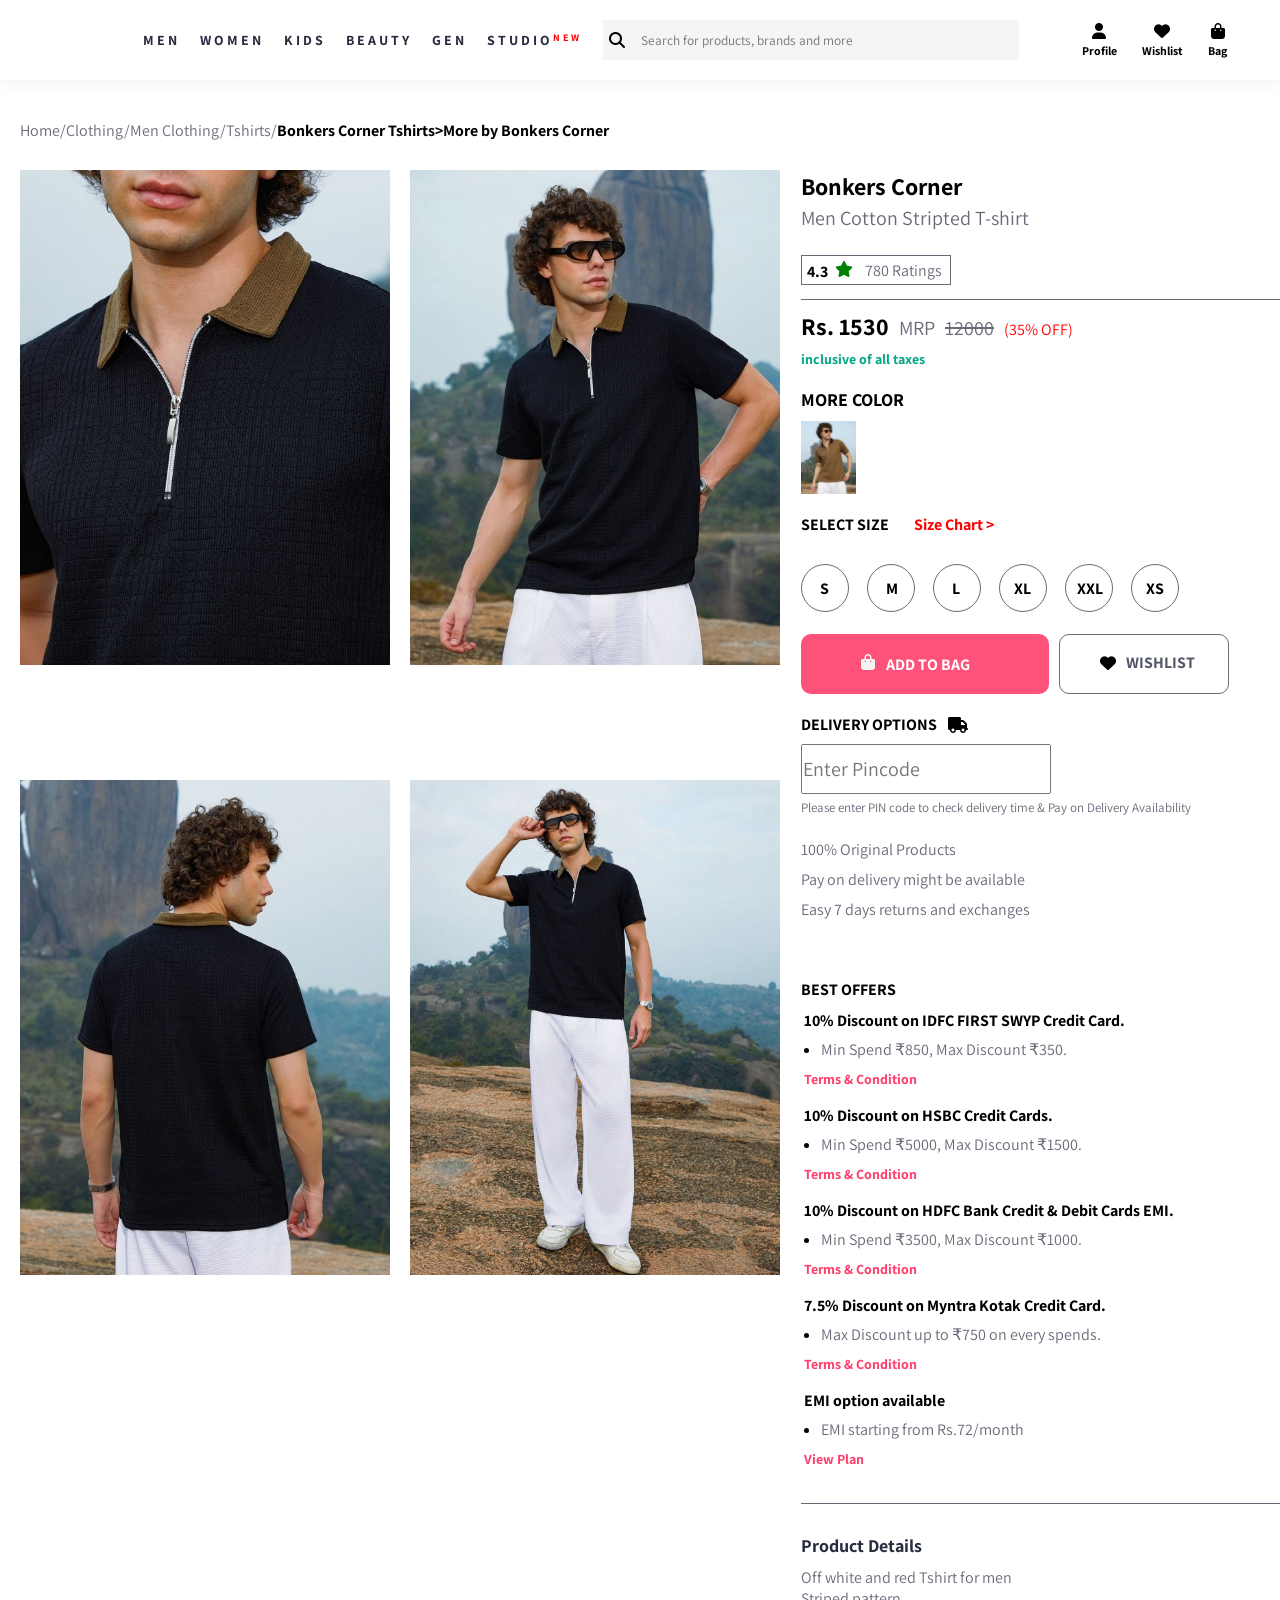
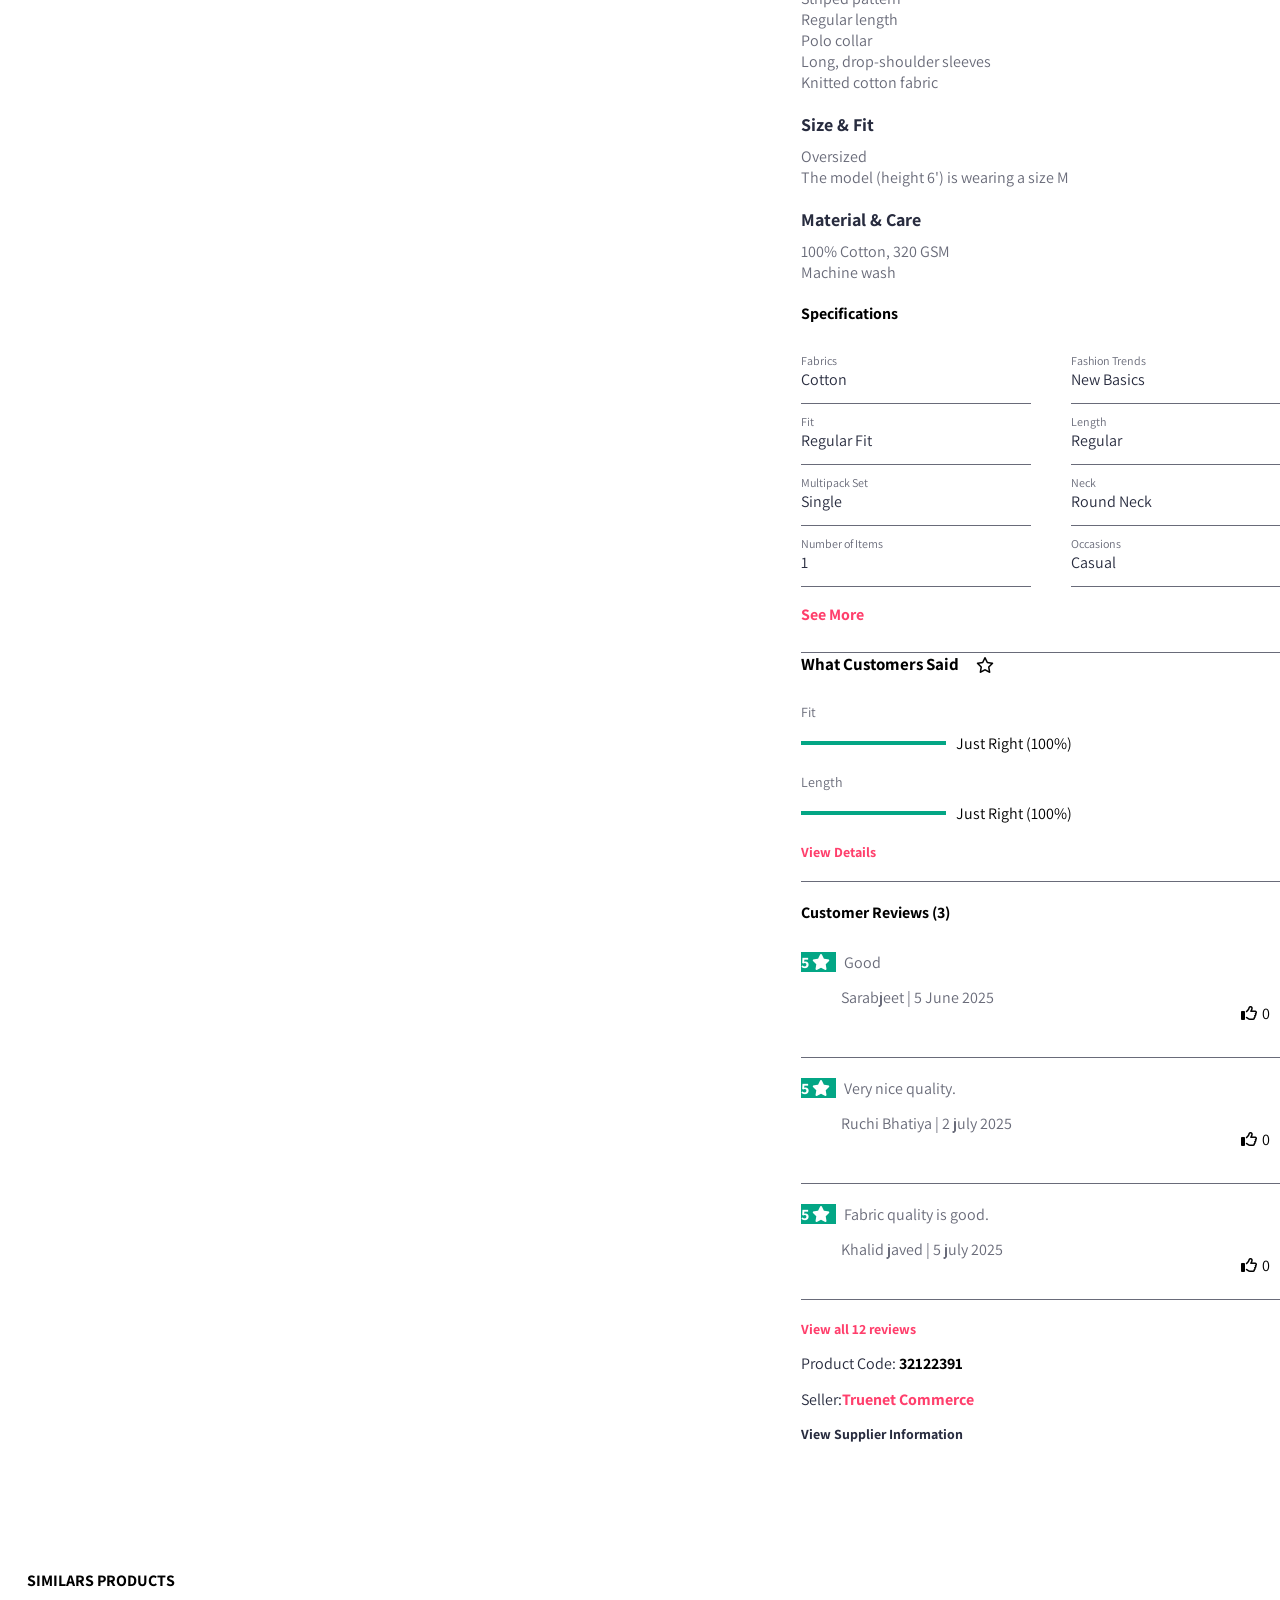
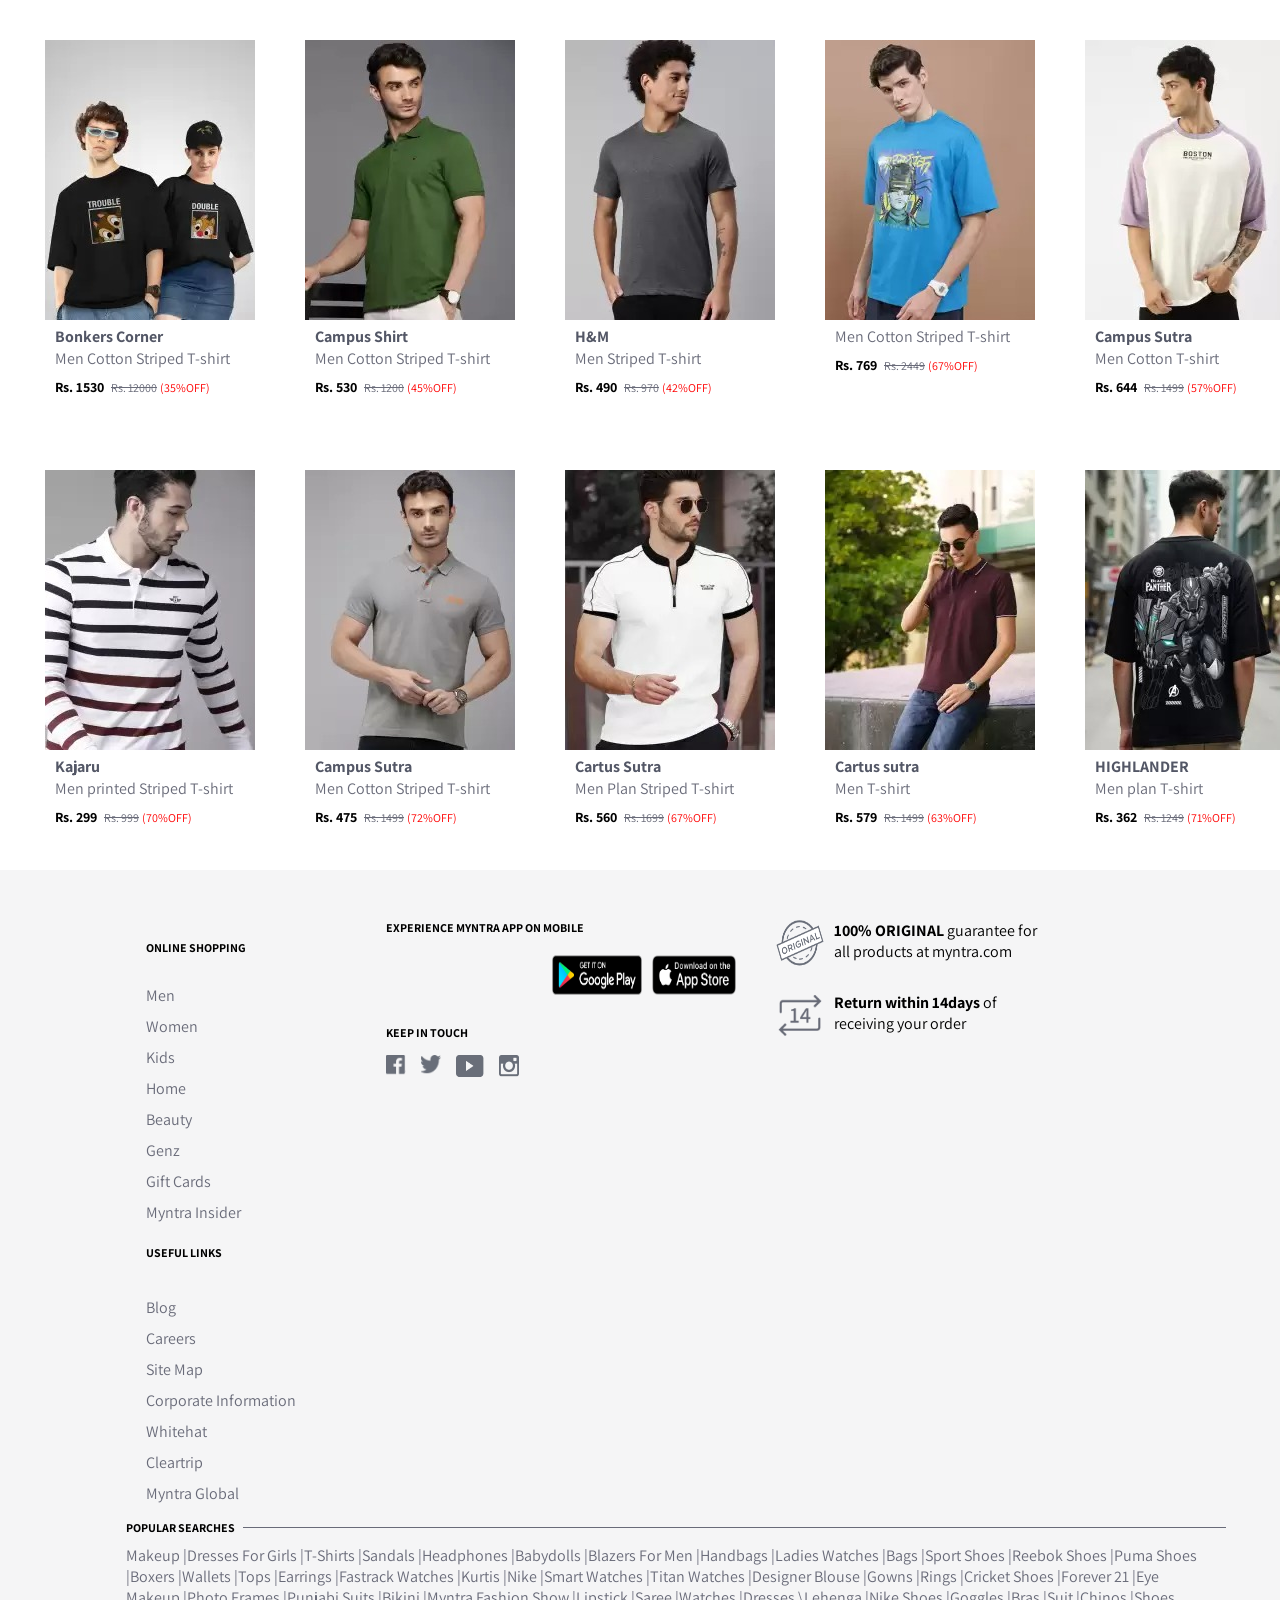
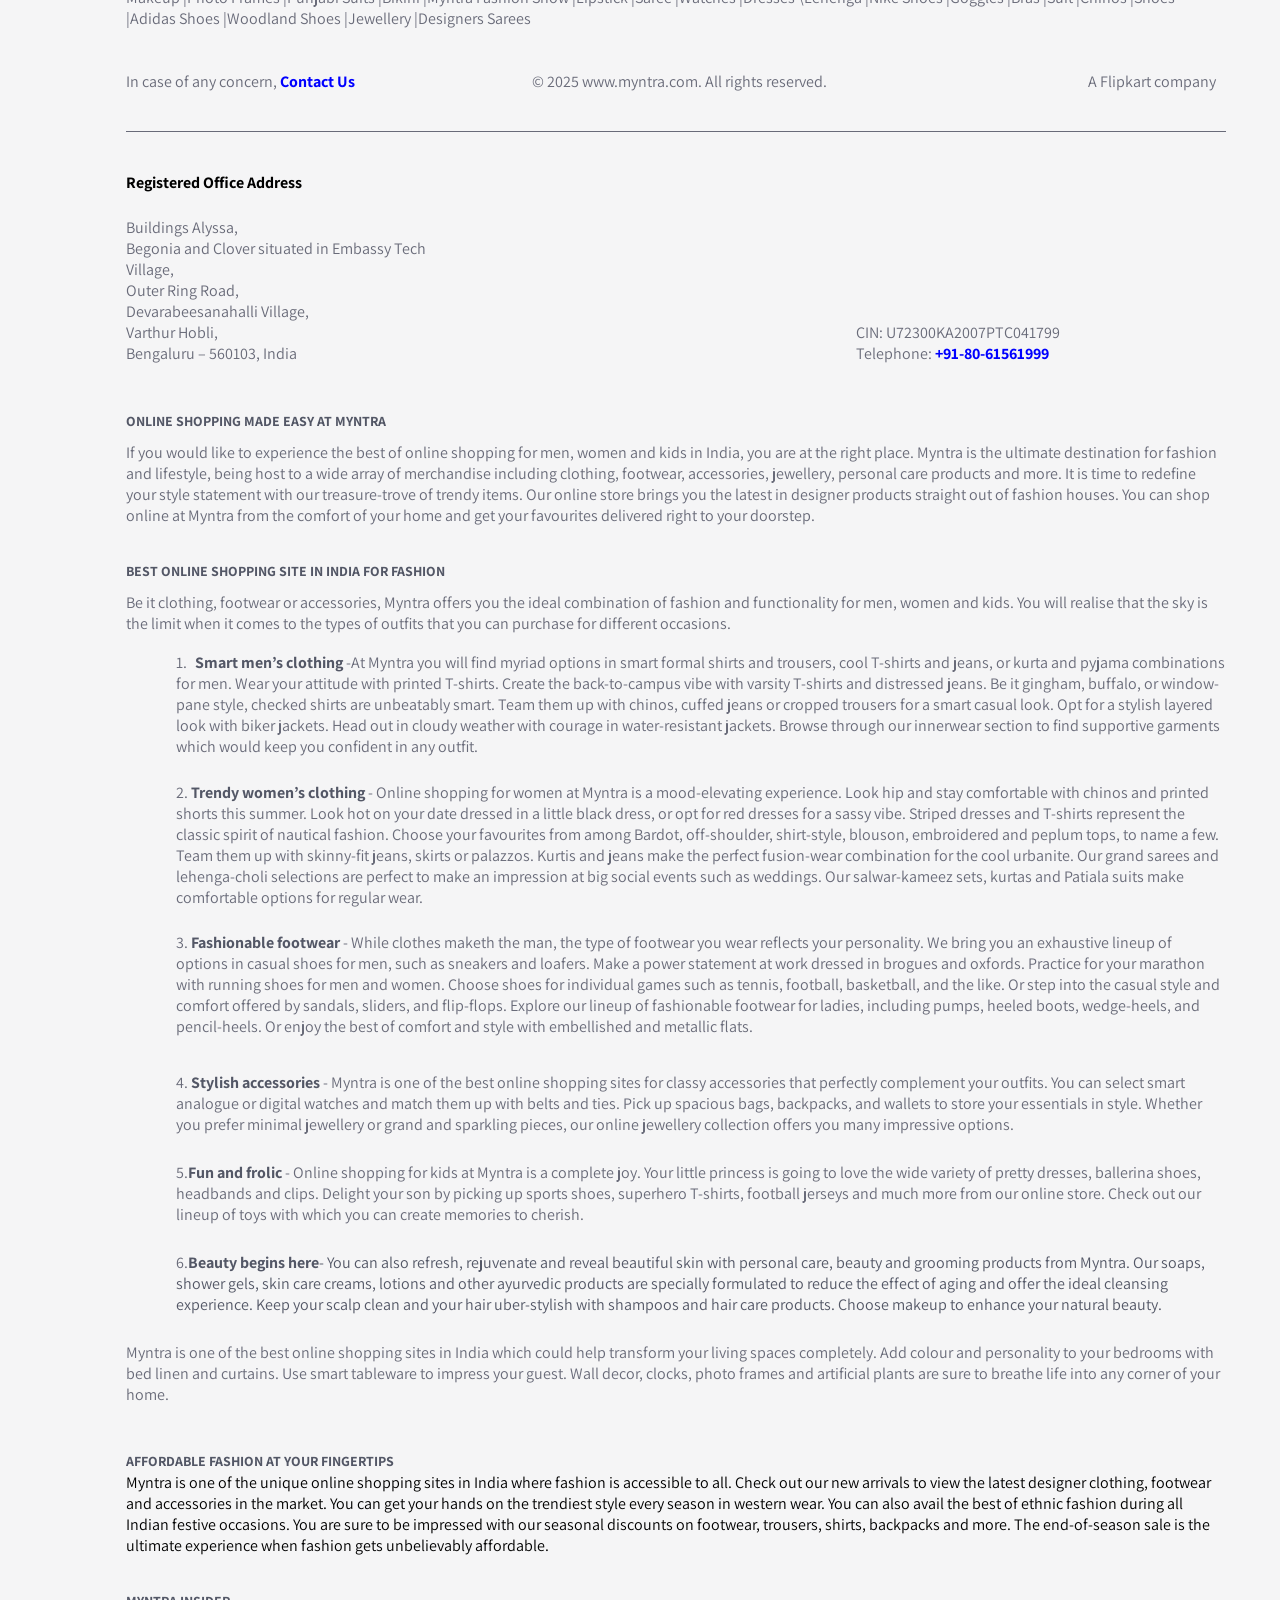
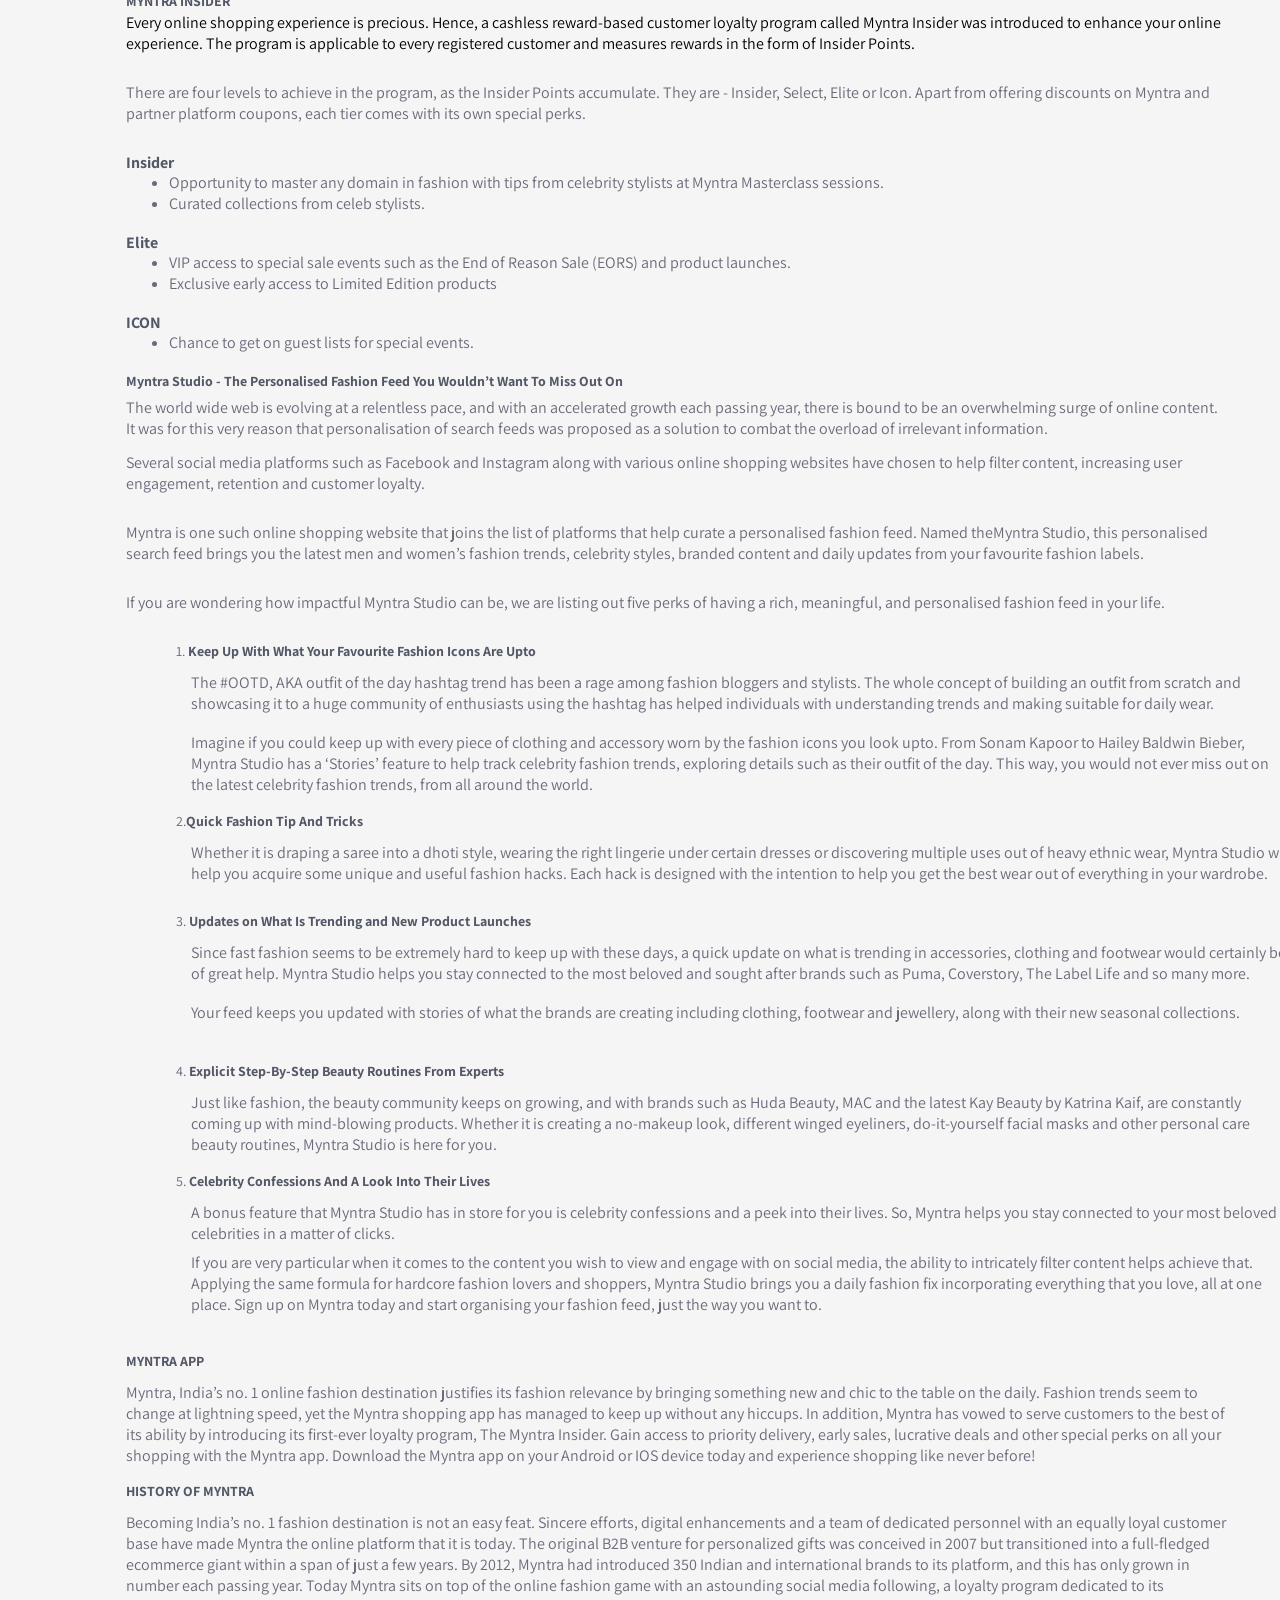
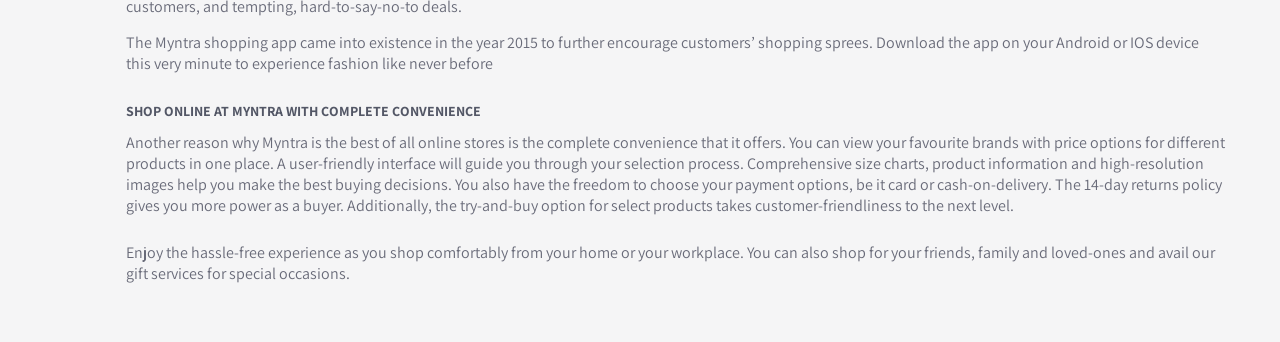
==== t-shirt link.html @ 17af01ac "first commit" ====
<html>
<head>
    <title>Document</title>
    <link rel="stylesheet" href="css/style.css">
    <link rel="stylesheet" href="https://cdnjs.cloudflare.com/ajax/libs/font-awesome/6.7.2/css/all.min.css"  />
</head>
<body>
      <header>
        <div class="container">
            <div class="logo"></div>
            <nav>
                <ul>
                    <li><a href="t-shirt.html">MEN</a></li>
                    <li><a href="">WOMEN</a></li>
                    <li><a href="">KIDS</a></li>
                    <li><a href="">BEAUTY</a></li>
                    <li><a href="">GEN</a></li>
                    <li><a href="">STUDIO <span class="new">NEW</span></a></li>
                </ul>
            </nav>
            <div class="input-section">
                <i class="fa-solid fa-magnifying-glass"></i>
                <input type="text" placeholder="Search for products, brands and more">
            </div>
            <div class="profile-section">
                <div class="inner-card">
                    <i class="fa-solid fa-user"></i>
                    <span>Profile</span>
                </div>
                <div class="inner-card">
                     <i class="fa-solid fa-heart"></i>
                    <span>Wishlist</span>
                </div>
                <div class="inner-card">
                    <i class="fa-solid fa-bag-shopping"></i>
                    <span>Bag</span>
                </div>
            </div>
        </div>
    </header>
    <div class="top-gap"></div>
    <div class="top-t-head"><span style="color: #696b79;">Home/Clothing/Men Clothing/Tshirts/</span><strong>Bonkers Corner Tshirts>More by Bonkers Corner</strong></div>
    <div class="photo-review">
        <div class="left-photo">
            <img src="./images/t-shirt1to10/imgi_25_cb372673-c6b5-45d7-978c-cc75c0730ae71735373558267CampusSutraMenColourblockedPoloCollarPocketsT-shirt2 (1).jpg" width="370" height="495" alt="">
            <img src="./images/t-shirt1to10/imgi_26_1d8f22e4-8d3c-4967-b828-5670d00ce6131735373558344CampusSutraMenColourblockedPoloCollarPocketsT-shirt3 (1).jpg" width="370" height="495" alt="">
            <img src="./images/t-shirt1to10/imgi_27_ced5bd1d-892d-4fde-b138-44f915d2305d1735373558306CampusSutraMenColourblockedPoloCollarPocketsT-shirt4 (1).jpg" width="370" height="495" alt="">
            <img src="./images/t-shirt1to10/imgi_82_a7476382-1335-48b4-b32a-7f2e5fae03071735373558382CampusSutraMenColourblockedPoloCollarPocketsT-shirt5 (1).jpg" width="370" height="495" alt="">
            
            
        </div>
        <div class="right-review">
            <div class="right-content">
                <div class="t-shirt-name">
                    <div class="top-name"><strong>Bonkers Corner</strong></div>
                    <div class="middle-name">Men Cotton Stripted T-shirt</div>
                    <div class="down-rating" style="display: flex;  width: 150px;
    height: 30px;
    border: 1px black solid;
    border-color: #696b79;
    margin-top: 20px;
    padding-left: 5px;"><span style=" border-color: #696b79; display: flex;">
                        <div class="rating" style=" margin-top: 5px;"><strong>4.3</strong></div>
                        <div class="class1" style="width: 20px; height: 20px; margin-left: 7px; margin-top: 5px;">
                            <i class="fa-solid fa-star" style="color: green;"></i>
                        </div>
                        <div class="border10" style=" height: 20px; border-color: #696b79; margin-left: 6px; margin-top: 4px;"></div>
                        <div class="rating1" style="margin-left: 4px; margin-top: 4px;"><span style="color: #696b79;">780 Ratings</span></div>
                        
                    </div>
                        
                </div>
                <div class="border4"></div>
                <div class="price-box"><strong style="font-size: 24px;">Rs. 1530</strong><span style="color: #696b79; font-size: 20px; padding-left: 10px;">MRP</span><span style="text-decoration: line-through; padding-left: 10px; color: #696b79; font-size: 20px;">12000</span><span style="color: red; font-size9: 20px; padding-left: 10px;">(35% OFF)</span></div>
                <div class="iclusive" style="color: #03a685; font-size: 14px;"><strong>inclusive of all taxes</strong></div>
                <div class="more-color" style="padding-top: 20px; font-size: 18px;"><strong>MORE COLOR</strong></div>
                <div class="pic" style="padding-top: 10px;">
                    <img src="./images/t-shirt1to10/imgi_4_e29d8498-4da2-4ba9-93f5-df9cc69979c61735371443365CampusSutraMenColourblockedPoloCollarPocketsT-shirt1 (2).jpg" width="55" height="73" alt="">
                </div>
                <div class="select-size"><strong style="font-size: 16px;">SELECT SIZE</strong><span style="color: red; font-size: 16px; padding-left: 25px; font-weight: 700;">Size Chart ></span></div>
                <div class="size">
                    <div class="radius1"><strong>S</strong></div>
                    <div class="radius2"><strong>M</strong></div>
                    <div class="radius3"><strong>L</strong></div>
                    <div class="radius4"><strong>XL</strong></div>
                    <div class="radius5"><strong>XXL</strong></div>
                    <div class="radius6"><strong>XS</strong></div>
                </div>
                <div class="add-wish">
                  <div class="add">
                    <div class="shop1" style="width: 20px; height: 20px;  margin-top: 20px; margin-left: 60px;">
                        <i class="fa-solid fa-bag-shopping"></i>
                    </div>
                    <div class="add-to-bag" style="margin-top: 20px; margin-left: 5px;"><strong style="color: white;">ADD TO BAG</strong></div>
                  </div>
                  <div class="wish">
                    <i class="fa-solid fa-heart" style="margin-top: 20px; margin-left: 40px; "></i>
                    <div class="wishlist-w" style=" margin-left: 10px; margin-top: 17px;"><strong style="color: #535766;">WISHLIST</strong></div>
                
                  </div>
                </div>
                <div class="delivery">
                    <div class="delivery-head" style="width: 147px; height: 30px;"><strong>DELIVERY OPTIONS</strong></div>
                    <div class="d" style="width: 20px; height: 20px;  margin-top: 3px;">
                        <i class="fa-solid fa-truck"></i>
                    </div>
                </div>
                <div class="enter-pincode">
                    <input style="width: 250px; height: 50px; font-size: 20px;" type="text" placeholder="Enter Pincode">
                </div>
                
                <div class="pincode-text">Please enter PIN code to check delivery time & Pay on Delivery Availability</div>
                <div class="cod">
                    <div class="cod1">100% Original Products</div>
                    <div class="cod2">Pay on delivery might be available</div>
                    <div class="cod3">Easy 7 days returns and exchanges</div>
                </div>
                <div class="best-offer"><strong style="font-size: 16px;">BEST OFFERS</strong></div>
                <!-- <div class="best-prize">
                    <div class="best-prize-head"><strong>Best Price:</strong><span style="color: #ff905a; padding-left: 5px;"><strong>Rs. 1129</strong></span></div>
                    <ul>
                        <li style=" list-style: disc; margin-left: 20px; margin-top: 8px;"><span style="color: #696b79;">Applicable on: Orders above Rs. 1200 (only on first purchase)</span></li>
                        <li style=" list-style: disc; margin-left: 20px; margin-top: 8px;"><span style="color: #696b79;">Coupon code:</span><strong style="padding-left: 5px;">SAVINGSPLUS</strong></li>
                        <li style=" list-style: disc; margin-left: 20px; margin-top: 8px;"><span style="color: #696b79;">Coupon Discount: Rs. 400 off (check cart for final savings)</span></li>
                        <div class="eligible" style="color: #ff3f6c; font-size: 14px; margin-top: 10px; padding-left: 3px;"><strong>View Eligible Products</strong></div>
                    </ul>
                </div> -->
                <div class="10-discount" style="margin-top: 10px; padding-left: 3px;"><strong>10% Discount on IDFC FIRST SWYP Credit Card.</strong></div>
                <ul>
                    <li style=" list-style: disc; margin-left: 20px; margin-top: 8px;"><span style="color: #696b79;">Min Spend ₹850, Max Discount ₹350.</span></li>
                    <div class="term" style="color: #ff3f6c; font-size: 14px; margin-top: 10px; padding-left: 3px;"><strong>Terms & Condition</strong></div>
                </ul>
                 <div class="10-discount" style="margin-top: 17px; padding-left: 3px;"><strong>10% Discount on HSBC Credit Cards.</strong></div>
                <ul>
                    <li style=" list-style: disc; margin-left: 20px; margin-top: 8px;"><span style="color: #696b79;">Min Spend ₹5000, Max Discount ₹1500.</span></li>
                    <div class="term" style="color: #ff3f6c; font-size: 14px; margin-top: 10px; padding-left: 3px;"><strong>Terms & Condition</strong></div>
                </ul>
                 <div class="10-discount" style="margin-top: 17px; padding-left: 3px;"><strong>10% Discount on HDFC Bank Credit & Debit Cards EMI.</strong></div>
                <ul>
                    <li style=" list-style: disc; margin-left: 20px; margin-top: 8px;"><span style="color: #696b79;">Min Spend ₹3500, Max Discount ₹1000.</span></li>
                    <div class="term" style="color: #ff3f6c; font-size: 14px; margin-top: 10px; padding-left: 3px;"><strong>Terms & Condition</strong></div>
                </ul>
                 <div class="10-discount" style="margin-top: 17px; padding-left: 3px;"><strong>7.5% Discount on Myntra Kotak Credit Card.</strong></div>
                <ul>
                    <li style=" list-style: disc; margin-left: 20px; margin-top: 8px;"><span style="color: #696b79;">Max Discount up to ₹750 on every spends.</span></li>
                    <div class="term" style="color: #ff3f6c; font-size: 14px; margin-top: 10px; padding-left: 3px;"><strong>Terms & Condition</strong></div>
                </ul>
                 <div class="10-discount" style="margin-top: 17px; padding-left: 3px;"><strong>EMI option available</strong></div>
                <ul>
                    <li style=" list-style: disc; margin-left: 20px; margin-top: 8px;"><span style="color: #696b79;">EMI starting from Rs.72/month</span></li>
                    <div class="term" style="color: #ff3f6c; font-size: 14px; margin-top: 10px; padding-left: 3px;"><strong>View Plan</strong></div>
                </ul>
                <div class="border6" style="border-bottom: 1px black solid; border-color: #696b79; margin-top: 35px;"></div>
                <div class="product-details" style="margin-top: 30px; "><strong style="color: #282c3f; font-size: 18px;">Product Details</strong></div>
                <div class="product-text" style="color: #696b79; margin-top: 10px;">Off white and red Tshirt for men <br>
Striped pattern <br>
Regular length <br>
Polo collar <br>
Long, drop-shoulder sleeves <br>
Knitted cotton fabric</div>
              <div class="size-fit" style="margin-top: 20px; "><strong style="color: #282c3f; font-size: 18px;">Size & Fit</strong></div>
            <div class="size-text" style="color: #696b79; margin-top: 10px;">Oversized <br>
The model (height 6') is wearing a size M</div>
            <div class="size-fit" style="margin-top: 20px; "><strong style="color: #282c3f; font-size: 18px;">Material & Care</strong></div>
            <div class="size-text" style="color: #696b79; margin-top: 10px;">100% Cotton, 320 GSM <br>Machine wash</div>
            <div class="specifi"><strong>Specifications</strong></div>
            <div class="s-left-right">
                <div class="left-s">
                    <div class="text1">
                        <div class="text-head">Fabrics</div>
                        <div class="text-content">Cotton</div>
                    </div>
                    <div class="border7" style="border-bottom: 1px black solid; border-color: #696b79;"></div>
                    <div class="text1" style="margin-top: 10px;">
                        <div class="text-head">Fit</div>
                        <div class="text-content">Regular Fit</div>
                    </div>
                    <div class="border7" style="border-bottom: 1px black solid; border-color: #696b79;"></div>
                     <div class="text1" style="margin-top: 10px;">
                        <div class="text-head">Multipack Set</div>
                        <div class="text-content">Single</div>
                    </div>
                    <div class="border7" style="border-bottom: 1px black solid; border-color: #696b79;"></div>
                     <div class="text1" style="margin-top: 10px;">
                        <div class="text-head">Number of Items</div>
                        <div class="text-content">1</div>
                    </div>
                    <div class="border7" style="border-bottom: 1px black solid; border-color: #696b79;"></div>
                    <div class="see-more" style="color: #ff3f6c;  margin-top: 17px;"><strong>See More</strong></div>
                </div>
                <div class="right-s">
                        <div class="text1">
                        <div class="text-head">Fashion Trends</div>
                        <div class="text-content">New Basics</div>
                    </div>
                    <div class="border7" style="border-bottom: 1px black solid; border-color: #696b79;"></div>
                    <div class="text1" style="margin-top: 10px;">
                        <div class="text-head">Length</div>
                        <div class="text-content">Regular</div>
                    </div>
                    <div class="border7" style="border-bottom: 1px black solid; border-color: #696b79;"></div>
                     <div class="text1" style="margin-top: 10px;">
                        <div class="text-head">Neck</div>
                        <div class="text-content">Round Neck</div>
                    </div>
                    <div class="border7" style="border-bottom: 1px black solid; border-color: #696b79;"></div>
                     <div class="text1" style="margin-top: 10px;">
                        <div class="text-head">Occasions</div>
                        <div class="text-content">Casual</div>
                    </div>
                    <div class="border7" style="border-bottom: 1px black solid; border-color: #696b79;"></div>
                </div>
                </div>
                                
                 <div class="rating3">
                    <div class="rating3-head"><strong>What Customers Said</strong></div>
                    <div class="star">
                        <i class="fa-regular fa-star"></i>
                    </div>
                   
                 </div>
                  <div class="fit" style="width: 70px; height: 30px;font-size: 14px; margin-top: 20px; color: #696b79;">Fit</div>
                  <div class="fit-l" style="width: 300px; height: 20px; display: flex;">
                    <div class="fit-l-2" style="width: 300px; height: 4px; background-color: #03a685; margin-top: 8px;"></div>
                    <div class="fit-l-text" style="width: 300px; height: 20px; margin-left: 10px;">Just Right (100%)</div>
                  </div>
                   <div class="fit" style="width: 70px; height: 30px; font-size: 14px; margin-top: 20px; color: #696b79;">Length</div>
                  <div class="fit-l" style="width: 300px; height: 20px; display: flex;">
                    <div class="fit-l-2" style="width: 300px; height: 4px; background-color: #03a685; margin-top: 8px;"></div>
                    <div class="fit-l-text" style="width: 300px; height: 20px;  margin-left: 10px;">Just Right (100%)</div>
                  </div>
                  <div class="view-d" style="color: #ff3f6c; margin-top: 20px; font-size: 14px;"><strong>View Details</strong></div>
                  <div class="border12" style="width: 500px; margin-top: 20px; border-bottom: 1px black solid; border-color: #696b79;"></div>
                  <div class="cust" style="width: 300px; height: 50px;  margin-top: 20px;">
                    <div class="cust-h" style="width: 200px; height: 30px;"><strong>Customer Reviews (3)</strong></div>
                  </div>
                  <div class="g" style="width: 300px; height: 25px;  display: flex;">
                    <div class="g1" style="width: 35px; height: 20px; background-color: #03a685; color: white;"><strong>5</strong>
                    <i class="fa-solid fa-star" style="color: white;"></i></div>
                    <div class="g2" style="width: 200px; height: 30px; margin-left: 8px; color: #696b79;">Good</div>
                  </div>
                  <div class="name" style="width: 530px; height: 50px; margin-top: 10px; display: flex;">
                    <div class="n1" style="width: 300px; height: 30px;  color: #696b79; padding-left: 40px;">Sarabjeet | 5 June 2025</div>
                    <div class="like" style="width: 15px; height: 15px;  margin-left: 140px; margin-top: 18px;">
                        <i class="fa-regular fa-thumbs-up"><span style="margin-left: 5px;">0</span></i>
                    </div>

                  </div>
                  <div class="border13" style="width: 500px; margin-top: 20px; border-bottom: 1px black solid; border-color: #696b79;"></div>
                   <div class="g" style="width: 300px; height: 25px;  display: flex; margin-top: 20px;">
                    <div class="g1" style="width: 35px; height: 20px; background-color: #03a685; color: white;"><strong>5</strong>
                    <i class="fa-solid fa-star" style="color: white;"></i></div>
                    <div class="g2" style="width: 200px; height: 30px; margin-left: 8px; color: #696b79;">Very nice quality.</div>
                  </div>
                  <div class="name" style="width: 530px; height: 50px; margin-top: 10px; display: flex;">
                    <div class="n1" style="width: 300px; height: 30px;  color: #696b79; padding-left: 40px;">Ruchi Bhatiya | 2 july 2025</div>
                    <div class="like" style="width: 15px; height: 15px;  margin-left: 140px; margin-top: 18px;">
                        <i class="fa-regular fa-thumbs-up"><span style="margin-left: 5px;">0</span></i>
                    </div>
                  </div>
                  <div class="border13" style="width: 500px; margin-top: 20px; border-bottom: 1px black solid; border-color: #696b79;"></div>
                   <div class="g" style="width: 300px; height: 25px;  display: flex; margin-top: 20px;">
                    <div class="g1" style="width: 35px; height: 20px; background-color: #03a685; color: white;"><strong>5</strong>
                    <i class="fa-solid fa-star" style="color: white;"></i></div>
                    <div class="g2" style="width: 200px; height: 30px; margin-left: 8px; color: #696b79;">Fabric quality is good.</div>
                  </div>
                  <div class="name" style="width: 530px; height: 50px; margin-top: 10px; display: flex; ">
                    <div class="n1" style="width: 300px; height: 30px;  color: #696b79; padding-left: 40px;">Khalid javed | 5 july 2025</div>
                    <div class="like" style="width: 15px; height: 15px;  margin-left: 140px; margin-top: 18px;">
                        <i class="fa-regular fa-thumbs-up"><span style="margin-left: 5px;">0</span></i>
                    </div>

                  </div>
                   <div class="border13" style="width: 500px; margin-top: 10px; border-bottom: 1px black solid; border-color: #696b79;"></div>
                   <div class="view-all" style="margin-top: 20px;"><strong style="color: #ff3f6c; font-size: 14px;">View all 12 reviews</strong></div>
                   <div class="code" style="margin-top: 15px;"><span style="font-size: 16px; color: #282c3f;">Product Code: </span><strong>32122391</strong></div>
                   <div class="seller" style="margin-top: 15px;"><span style="font-size: 16px; color: #282c3f;">Seller:</span><strong style="color: #ff3f6c; font-size: 16px;">Truenet Commerce</strong></div>
                   <div class="view-s" style="margin-top: 15px;"><strong style="font-size: 14px; color: rgb(40, 44, 63);">View Supplier Information</strong></div>  
                  </div>
                  <!-- <div class="rating-box"> -->
                        <!-- <div class="left-r" style="display: flex;"> -->
                            <!-- <div class="left-r1" style="width: 50px; height: 50px; border: 1px black solid; font-size: 48px; margin-top: 40px; margin-left: 30px; color: #282c3f;">4.2</div> -->
                            <!-- <div class="star2" style="width: 30px; height: 30px; border: 1px black solid; margin-top: 60px; margin-left: 20px;"> -->
                                <!-- <i class="fa-solid fa-star" style="color: #14958f;"></i> -->
                            <!-- </div> -->
                        <!-- </div> -->
                        <!-- <div class="border-r" style="height: 100px; margin-left: 50px; border: 1px black solid; border-color: #696b79; margin-top: 25px;"></div> -->
                        <!-- <div class="right-r"> -->
                            <!-- <div class="box1" style="width: 200px; height: 20px; border: 1px #14958f solid; margin-top: 25px; display: flex;"> -->
                                <!-- <div class="box-text" style="width: 15px; height: 15px; border: 1px black solid; color: #696b79; font-size: 20px; margin-bottom: 2px;">5</div> -->
                                <!-- <i class="fa-solid fa-star" style="color: grey;" style="margin-top: 5px; width: 100%; height: 100%;"></i> -->
                                <!-- <div class="border-line" style="width: 120px; height: 3px; background-color: grey; margin-top: 8px;"> -->
                                    <!-- <div class="border-l1" style="width: 100px; height: 3px;background-color: #14958f; "></div> -->
                                <!-- </div> -->
                                <!-- <div class="r-t" >14</div> -->
                            <!-- </div> -->
                             <!-- <div class="box1" style="width: 200px; height: 20px; border: 1px #14958f solid; margin-top: 5px; display: flex;"> -->
                                <!-- <div class="box-text" style="width: 15px; height: 15px; border: 1px black solid; color: #696b79; font-size: 20px; margin-bottom: 2px;">5</div> -->
                                <!-- <i class="fa-solid fa-star" style="color: grey;" style="margin-top: 5px; width: 100%; height: 100%;"></i> -->
                                <!-- <div class="border-line" style="width: 120px; height: 3px; background-color: grey; margin-top: 8px;"> -->
                                    <!-- <div class="border-l1" style="width: 100px; height: 3px;background-color: #14958f; "></div> -->
                                <!-- </div> -->
                                <!-- <div class="r-t" >14</div> -->
                            <!-- </div> -->
                        </div>
                    </div>
                    <!-- <div class="r-text" style="width: 200px; height: 15px; border: 1px green solid; padding-left: 30px;">17 Verified Buyers</div> -->
            </div>
                
                
            </div>


            </div>
        </div>
    </div>
     <div class="s-p" style="width: 1050px; height: 40px; margin-left: 27px;"><strong>SIMILARS PRODUCTS</strong></div>
     <div class="f-images">
        <div class="f-img">
             <a class="box" href="t-shirt link.html" target="_blank">  
                                <div class="image">
                                        <img src="./images/t-shirt1to10/imgi_98_hw1Z8FKe_20918f8de6fa41d29aaef15a0c4ba48a.jpg" width="100%" height="100%" alt="">
                                </div>
                                <div class="down-box">
                                        <div class="down-heading"><strong style="color: #535766;">Bonkers Corner</strong></div>
                                        <div class="down-text" style="color: #696b79;">Men Cotton Striped  T-shirt</div>
                                        <div class="down-price"><strong style="font-size: 14px;">Rs. 1530</strong><span style="color: #696b79; text-decoration: line-through; margin-left: 7px; font-size: 12px; ">Rs. 12000</span> <span style="color: red; font-size: 12px;">(35%OFF)</span></div> 
                                </div>
                                         <a class="box" href="t-shirt link.html" target="_blank">  
                                <div class="image">
                                        <img src="./images/t-shirt1to10/imgi_99_oVVkv8FP_6072a02fe2f44fdba5b5ec9dce605e6a.jpg" width="100%" height="100%" alt="">
                                </div>
                                
                                <div class="down-box">
                                        <div class="down-heading"><strong style="color: #535766;">Campus Shirt</strong></div>
                                        <div class="down-text" style="color: #696b79;">Men Cotton Striped  T-shirt</div>
                                        <div class="down-price"><strong style="font-size: 14px;">Rs. 530</strong><span style="color: #696b79; text-decoration: line-through; margin-left: 7px; font-size: 12px; ">Rs. 1200</span> <span style="color: red; font-size: 12px;">(45%OFF)</span></div> 
                                                 
                                </div>
                                             <a class="box" href="t-shirt link.html" target="_blank">  
                                <div class="image">
                                        <img src="./images/t-shirt1to10/imgi_95_7a4e30f1-809f-4111-9991-6fd07d8832e21663221355704LevisMenCharcoalGreySolidRoundNeckLoungeT-shirts1.jpg" width="100%" height="100%" alt="">
                                </div>
                                
                                <div class="down-box">
                                        <div class="down-heading"><strong style="color: #535766;">H&M</strong></div>
                                        <div class="down-text" style="color: #696b79;">Men  Striped  T-shirt</div>
                                        <div class="down-price"><strong style="font-size: 14px;">Rs. 490</strong><span style="color: #696b79; text-decoration: line-through; margin-left: 7px; font-size: 12px; ">Rs. 970</span> <span style="color: red; font-size: 12px;">(42%OFF)</span></div> 
                                </div>
                                             <a class="box" href="t-shirt link.html" target="_blank">  
                                <div class="image">
                                        <img src="./images/t-shirt1to10/imgi_80_16297735-6b15-4ad4-9386-fe488744b63c1696005850769HIGHLANDERUnisexBluePrintedAppliqueT-shirt1.jpg" width="100%" height="100%" alt="">

                                        <div class="down-text" style="color: #696b79;">Men Cotton Striped  T-shirt</div>
                                        <div class="down-price"><strong style="font-size: 14px;">Rs. 769</strong><span style="color: #696b79; text-decoration: line-through; margin-left: 7px; font-size: 12px; ">Rs. 2449</span> <span style="color: red; font-size: 12px;">(67%OFF)</span></div> 
                                </div>
                                             <a class="box" href="t-shirt link.html" target="_blank">  
                                <div class="image">
                                        <img src="./images/t-shirt1to10/imgi_83_b227c67c-1c43-4161-87c2-a1807a43f7571677825393422ManiacMenPurpleTypographyPrintedBoxyT-shirt1.jpg" width="100%" height="100%" alt="">
                                </div>
                               
                                <div class="down-box">
                                        <div class="down-heading"><strong style="color: #535766;">Campus Sutra</strong></div>
                                        <div class="down-text" style="color: #696b79;">Men Cotton   T-shirt</div>
                                        <div class="down-price"><strong style="font-size: 14px;">Rs. 644</strong><span style="color: #696b79; text-decoration: line-through; margin-left: 7px; font-size: 12px; ">Rs. 1499</span> <span style="color: red; font-size: 12px;">(57%OFF)</span></div> 
                                </div>
                                             <a class="box" href="t-shirt link.html" target="_blank">  
                                <div class="image">
                                        <img src="./images/t-shirt1to10/imgi_86_36395020-ff4d-44ab-a5e6-3a435d37f66b1615962819189-Roadster-Men-White--Navy-Blue-Striped-Polo-Collar-T-shirt-28-1.jpg" width="100%" height="100%" alt="">
                                </div>
                               
                                <div class="down-box">
                                        <div class="down-heading"><strong style="color: #535766;">Kajaru</strong></div>
                                        <div class="down-text" style="color: #696b79;">Men printed Striped  T-shirt</div>
                                        <div class="down-price"><strong style="font-size: 14px;">Rs. 299</strong><span style="color: #696b79; text-decoration: line-through; margin-left: 7px; font-size: 12px; ">Rs. 999</span> <span style="color: red; font-size: 12px;">(70%OFF)</span></div> 
                                </div>
                                             <a class="box" href="t-shirt link.html" target="_blank">  
                                <div class="image">
                                        <img src="./images/t-shirt1to10/imgi_87_26804933-b9f0-4b80-b600-2f7c949d842f1716961898420-US-Polo-Assn-Denim-Co-Men-Tshirts-8431716961897973-1.jpg" width="100%" height="100%" alt="">
                                </div>

                                <div class="down-box">
                                        <div class="down-heading"><strong style="color: #535766;">Campus Sutra</strong></div>
                                        <div class="down-text" style="color: #696b79;">Men Cotton Striped  T-shirt</div>
                                        <div class="down-price"><strong style="font-size: 14px;">Rs. 475</strong><span style="color: #696b79; text-decoration: line-through; margin-left: 7px; font-size: 12px; ">Rs. 1499</span> <span style="color: red; font-size: 12px;">(72%OFF)</span></div> 
                                </div>
                                             <a class="box" href="t-shirt link.html" target="_blank">  
                                <div class="image">
                                        <img src="./images/t-shirt1to10/imgi_88_YalTZaW7_88a381e960c1425297da4caee1552ea9.jpg" width="100%" height="100%" alt="">
                                </div>
                                
                                <div class="down-box">
                                        <div class="down-heading"><strong style="color: #535766;">Cartus Sutra</strong></div>
                                        <div class="down-text" style="color: #696b79;">Men Plan Striped  T-shirt</div>
                                        <div class="down-price"><strong style="font-size: 14px;">Rs. 560</strong><span style="color: #696b79; text-decoration: line-through; margin-left: 7px; font-size: 12px; ">Rs. 1699</span> <span style="color: red; font-size: 12px;">(67%OFF)</span></div> 
                                </div>
                                             <a class="box" href="t-shirt link.html" target="_blank">  
                                <div class="image">
                                        <img src="./images/t-shirt1to10/imgi_96_8263de83-b3ac-4c3d-85e0-3018678523461703138362260LouisPhilippeJeansPoloCollarSlimFitT-shirt1.jpg" width="100%" height="100%" alt="">
                                </div>
                               
                                <div class="down-box">
                                        <div class="down-heading"><strong style="color: #535766;">Cartus sutra</strong></div>
                                        <div class="down-text" style="color: #696b79;">Men   T-shirt</div>
                                        <div class="down-price"><strong style="font-size: 14px;">Rs. 579</strong><span style="color: #696b79; text-decoration: line-through; margin-left: 7px; font-size: 12px; ">Rs. 1499</span> <span style="color: red; font-size: 12px;">(63%OFF)</span></div> 
                                </div>
                                             <a class="box" href="t-shirt link.html" target="_blank">  
                                <div class="image">
                                        <img src="./images/t-shirt1to10/imgi_97_a6ec6d08-3923-4899-8dd0-2013b95329d21732536591055-Bewakoof-Black-Black-Panther-Printed-Round-Neck-Short-Sleeve-1.jpg" width="100%" height="100%" alt="">
                                </div>
                               
                                <div class="down-box">
                                        <div class="down-heading"><strong style="color: #535766;">HIGHLANDER</strong></div>
                                        <div class="down-text" style="color: #696b79;">Men plan  T-shirt</div>
                                        <div class="down-price"><strong style="font-size: 14px;">Rs. 362</strong><span style="color: #696b79; text-decoration: line-through; margin-left: 7px; font-size: 12px; ">Rs. 1249</span> <span style="color: red; font-size: 12px;">(71%OFF)</span></div> 
                                </div>
                            </div>                   
        </div>
     </div>
        <div class="footer">
        <div class="footer-top">
            <div class="online-shopping">
                <div class="online-head">ONLINE SHOPPING</div>
                <div class="online-list">
                    <div class="list">Men</div>
                    <div class="list">Women</div>
                    <div class="list">Kids</div>
                    <div class="list">Home</div>
                    <div class="list">Beauty</div>
                    <div class="list">Genz</div>
                    <div class="list">Gift Cards</div>
                    <div class="list">Myntra Insider</div>
                </div>
                <div class="usefull">
                    <div class="usefull-head">USEFUL LINKS</div>
                    <div class="usefull-list">
                        <div class="list">Blog</div>
                        <div class="list">Careers</div>
                        <div class="list">Site Map</div>
                        <div class="list">Corporate Information</div>
                        <div class="list">Whitehat</div>
                        <div class="list">Cleartrip</div>
                        <div class="list">Myntra Global</div>
                    </div>
                </div>
            </div>
            <!-- <div class="customer"> -->
                <!-- <div class="customer-head">CUSTOMER POLICIES</div> -->
                <!-- <div class="customer-list"> -->
                    <!-- <div class="c-list">Contact Us</div> -->
                    <!-- <div class="c-list">FAQ</div> -->
                    <!-- <div class="c-list">T&C</div> -->
                    <!-- <div class="c-list">Terms Of Use</div> -->
                    <!-- <div class="c-list">Track Orders</div> -->
                    <!-- <div class="c-list">Shipping</div> -->
                    <!-- <div class="c-list">Cancellation</div> -->
                    <!-- <div class="c-list">Returns</div> -->
                    <!-- <div class="c-list">Privacy Policy</div> -->
                    <!-- <div class="c-list">Grievance Redressal</div> -->
                <!-- </div> -->
            <!-- </div> -->
            <div class="experience">
                <div class="e-header">EXPERIENCE MYNTRA APP ON MOBILE</div>
                <div class="icon">
                    <div class="google-play">
                        <a href="https://play.google.com/store/apps/details?id=com.myntra.android">
                            <img src="./images/t-shirt/imgi_113_80cc455a-92d2-4b5c-a038-7da0d92af33f1539674178924-google_play.png"
                                width="100%" height="100%" alt="">
                        </a>
                    </div>
                    <div class="app-store" style="margin-left: 20px;">
                        <a href="https://itunes.apple.com/in/app/myntra-indias-fashion-store/id907394059">
                            <img src="./images/t-shirt/imgi_114_bc5e11ad-0250-420a-ac71-115a57ca35d51539674178941-apple_store.png"
                                width="100%" height="100%" alt="">
                        </a>
                    </div>
                </div>
                <div class="keep">KEEP IN TOUCH</div>
                <div class="keep-icon">
                    <div class="facebook">
                        <a href="https://www.facebook.com/myntra">
                            <img src="./images/t-shirt/imgi_115_d2bec182-bef5-4fab-ade0-034d21ec82e31574604275433-fb.png"
                                width="100%" height="100%" alt="">
                        </a>
                    </div>
                    <div class="twitter">
                        <a href="https://twitter.com/myntra">
                            <img src="./images/t-shirt/imgi_116_f10bc513-c5a4-490c-9a9c-eb7a3cc8252b1574604275383-twitter.png"
                                width="100%" height="100%" alt="">
                        </a>
                    </div>
                    <div class="youtube">
                        <a href="https://www.youtube.com/user/myntradotcom">
                            <img src="./images/t-shirt/imgi_117_a7e3c86e-566a-44a6-a733-179389dd87111574604275355-yt.png"
                                width="100%" height="100%" alt="">
                        </a>
                    </div>
                    <div class="instagram">
                        <a href="https://www.instagram.com/myntra">
                            <img src="./images/t-shirt/imgi_118_b4fcca19-5fc1-4199-93ca-4cae3210ef7f1574604275408-insta.png"
                                width="100%" height="100%" alt="">
                        </a>
                    </div>
                </div>
            </div>
            <div class="original-return">
                <div class="original">
                    <div class="original-image">
                        <img src="./images/t-shirt/imgi_119_6c3306ca-1efa-4a27-8769-3b69d16948741574602902452-original.png"
                            width="48px" height="50px" alt="">
                    </div>
                    <div class="original-text"> <strong>100% ORIGINAL</strong> guarantee for all products at myntra.com
                    </div>
                </div>
                <div class="return">
                    <div class="return-image">
                        <img src="./images/t-shirt/imgi_120_becb1b16-86cc-4e78-bdc7-7801c17947831684737106127-Return-Window-image.png"
                            width="48px" height="49px" alt="">
                    </div>
                    <div class="return-text"><strong>Return within 14days</strong> of receiving your order</div>
                </div>
            </div>
        </div>
        <div class="popular-search">
            <div class="popular-head">
                <div class="popular-box">POPULAR SEARCHES</div>
                <div class="popular-box2"></div>
            </div>
            <div class="popular-text">Makeup |Dresses For Girls |T-Shirts |Sandals |Headphones |Babydolls |Blazers For
                Men |Handbags |Ladies Watches |Bags |Sport Shoes |Reebok Shoes |Puma Shoes |Boxers |Wallets |Tops
                |Earrings |Fastrack Watches |Kurtis |Nike |Smart Watches |Titan Watches |Designer Blouse |Gowns |Rings
                |Cricket Shoes |Forever 21 |Eye Makeup |Photo Frames |Punjabi Suits |Bikini |Myntra Fashion Show
                |Lipstick |Saree |Watches |Dresses \Lehenga |Nike Shoes |Goggles |Bras |Suit |Chinos |Shoes |Adidas
                Shoes |Woodland Shoes |Jewellery |Designers Sarees</div>
        </div>
        <div class="contact">
            <div class="contact-text-box1">In case of any concern,
                <span style="color: blue; font-weight: 700;">Contact Us</span>
            </div>
            <div class="c-box2">© 2025 www.myntra.com. All rights reserved.</div>
            <div class="c-box3">A Flipkart company</div>
        </div>
        <div class="border1"></div>
        <div class="resister">
            <div class="r-box1">
                <div class="r-top">
                    <div class="r-top-text"> <strong>Registered Office Address</strong></div>
                </div>
                <div class="r-foot">
                    <div class="r-foot-text">Buildings Alyssa, <br>
                        Begonia and Clover situated in Embassy Tech Village, <br>
                        Outer Ring Road, <br>
                        Devarabeesanahalli Village, <br>
                        Varthur Hobli, <br>
                        Bengaluru – 560103, India</div>
                </div>
            </div>
            <div class="r-box2">
                <div class="r-box2-head">
                    <div class="r-box2-text" style="color:  #696b79;">CIN: U72300KA2007PTC041799 <br> Telephone: <span
                            style="color: blue; font-weight: bolder;"> +91-80-61561999</span> </div>
                </div>
            </div>
        </div>
        <div class="border2"></div>
        <div class="footer-p">
            <div class="p1">
                <div class="h1" style="color: #535766;"><strong>ONLINE SHOPPING MADE EASY AT MYNTRA</strong></div>
                <div class="p1-text">If you would like to experience the best of online shopping for men, women and kids
                    in India, you are at the right place. Myntra is the ultimate destination for fashion and lifestyle,
                    being host to a wide array of merchandise including clothing, footwear, accessories, jewellery,
                    personal care products and more. It is time to redefine your style statement with our treasure-trove
                    of trendy items. Our online store brings you the latest in designer products straight out of fashion
                    houses. You can shop online at Myntra from the comfort of your home and get your favourites
                    delivered right to your doorstep.</div>
            </div>
            <div class="p2">
                <div class="h2" style="color: #535766;"><strong>BEST ONLINE SHOPPING SITE IN INDIA FOR FASHION</strong>
                </div>
                <div class="p2-text">Be it clothing, footwear or accessories, Myntra offers you the ideal combination of
                    fashion and functionality for men, women and kids. You will realise that the sky is the limit when
                    it comes to the types of outfits that you can purchase for different occasions.</div>
            </div>
            <div class="p3">
                <div class="h3" style="color: #535766;"> <span style="color: #696b79;">1.</span><strong
                        style="margin-left: 8px;">Smart men’s clothing</strong> <span style="color: #696b79;">-At Myntra
                        you will find myriad options in smart formal shirts and trousers, cool T-shirts and jeans, or
                        kurta and pyjama combinations for men. Wear your attitude with printed T-shirts. Create the
                        back-to-campus vibe with varsity T-shirts and distressed jeans. Be it gingham, buffalo, or
                        window-pane style, checked shirts are unbeatably smart. Team them up with chinos, cuffed jeans
                        or cropped trousers for a smart casual look. Opt for a stylish layered look with biker jackets.
                        Head out in cloudy weather with courage in water-resistant jackets. Browse through our innerwear
                        section to find supportive garments which would keep you confident in any outfit.</span> </div>
            </div>
            <div class="p4">
                <div class="h4" style="color: #535766;"><span style="color: #696b79;">2.</span> <strong>Trendy women’s
                        clothing </strong> <span style="color: #696b79;">- Online shopping for women at Myntra is a
                        mood-elevating experience. Look hip and stay comfortable with chinos and printed shorts this
                        summer. Look hot on your date dressed in a little black dress, or opt for red dresses for a
                        sassy vibe. Striped dresses and T-shirts represent the classic spirit of nautical fashion.
                        Choose your favourites from among Bardot, off-shoulder, shirt-style, blouson, embroidered and
                        peplum tops, to name a few. Team them up with skinny-fit jeans, skirts or palazzos. Kurtis and
                        jeans make the perfect fusion-wear combination for the cool urbanite. Our grand sarees and
                        lehenga-choli selections are perfect to make an impression at big social events such as
                        weddings. Our salwar-kameez sets, kurtas and Patiala suits make comfortable options for regular
                        wear.</span></div>
            </div>
            <div class="p5">
                <div class="h5" style="color: #535766;"><span style="color: #696b79;">3.</span> <strong>Fashionable
                        footwear</strong> <span style="color: #696b79;"> - While clothes maketh the man, the type of
                        footwear you wear reflects your personality. We bring you an exhaustive lineup of options in
                        casual shoes for men, such as sneakers and loafers. Make a power statement at work dressed in
                        brogues and oxfords. Practice for your marathon with running shoes for men and women. Choose
                        shoes for individual games such as tennis, football, basketball, and the like. Or step into the
                        casual style and comfort offered by sandals, sliders, and flip-flops. Explore our lineup of
                        fashionable footwear for ladies, including pumps, heeled boots, wedge-heels, and pencil-heels.
                        Or enjoy the best of comfort and style with embellished and metallic flats.</span></div>
            </div>
            <div class="p6">
                <div class="h6" style="color: #535766;"><span style="color: #696b79;">4.</span> <strong>Stylish
                        accessories</strong> <span style="color: #696b79;"> - Myntra is one of the best online shopping
                        sites for classy accessories that perfectly complement your outfits. You can select smart
                        analogue or digital watches and match them up with belts and ties. Pick up spacious bags,
                        backpacks, and wallets to store your essentials in style. Whether you prefer minimal jewellery
                        or grand and sparkling pieces, our online jewellery collection offers you many impressive
                        options.</span></div>
            </div>
            <div class="p7">
                <div class="h7" style="color: #535766;"><span style="color: #696b79;">5.</span><strong>Fun and frolic
                    </strong> <span style="color: #696b79;"> - Online shopping for kids at Myntra is a complete joy.
                        Your little princess is going to love the wide variety of pretty dresses, ballerina shoes,
                        headbands and clips. Delight your son by picking up sports shoes, superhero T-shirts, football
                        jerseys and much more from our online store. Check out our lineup of toys with which you can
                        create memories to cherish.</span></div>
            </div>
            <div class="p8">
                <div class="h8" style="color: #535766;"><span style="color: #696b79;">6.</span><strong>Beauty begins
                        here</strong><span style="color: #696b79;"></span>- You can also refresh, rejuvenate and reveal
                    beautiful skin with personal care, beauty and grooming products from Myntra. Our soaps, shower gels,
                    skin care creams, lotions and other ayurvedic products are specially formulated to reduce the effect
                    of aging and offer the ideal cleansing experience. Keep your scalp clean and your hair uber-stylish
                    with shampoos and hair care products. Choose makeup to enhance your natural beauty.</div>
            </div>
            <div class="p9">
                <div class="h9">Myntra is one of the best online shopping sites in India which could help transform your
                    living spaces completely. Add colour and personality to your bedrooms with bed linen and curtains.
                    Use smart tableware to impress your guest. Wall decor, clocks, photo frames and artificial plants
                    are sure to breathe life into any corner of your home.</div>
            </div>
            <div class="p10">
                <div class="h10" style="color: #535766;"><strong>AFFORDABLE FASHION AT YOUR FINGERTIPS</strong></div>
                <div class="h10-text">Myntra is one of the unique online shopping sites in India where fashion is
                    accessible to all. Check out our new arrivals to view the latest designer clothing, footwear and
                    accessories in the market. You can get your hands on the trendiest style every season in western
                    wear. You can also avail the best of ethnic fashion during all Indian festive occasions. You are
                    sure to be impressed with our seasonal discounts on footwear, trousers, shirts, backpacks and more.
                    The end-of-season sale is the ultimate experience when fashion gets unbelievably affordable.</div>
            </div>
            <div class="p11">
                <div class="h11" style="color: #535766;"><strong>MYNTRA INSIDER</strong></div>
                <div class="h11-text">Every online shopping experience is precious. Hence, a cashless reward-based
                    customer loyalty program called Myntra Insider was introduced to enhance your online experience. The
                    program is applicable to every registered customer and measures rewards in the form of Insider
                    Points.</div>
            </div>
            <div class="p12">
                <div class="p12-text">There are four levels to achieve in the program, as the Insider Points accumulate.
                    They are - Insider, Select, Elite or Icon. Apart from offering discounts on Myntra and partner
                    platform coupons, each tier comes with its own special perks.</div>
            </div>
            <div class="p13">
                <div class="h13" style="color: #535766;"><strong>Insider</strong></div>
                <ul>
                    <li style="list-style-type: disc; margin-left: 43px; color: #696b79;"><span
                            style="color: #696b79;">Opportunity to master any domain in fashion with tips from celebrity
                            stylists at Myntra Masterclass sessions.</span></li>
                    <li style="list-style-type: disc; margin-left: 43px; color: #696b79;"><span
                            style="color: #696b79;">Curated collections from celeb stylists.</span></li>
                </ul>
            </div>
            <div class="p14">
                <div class="h14" style="color: #535766;"><strong>Elite</strong></div>
                <ul>
                    <li style="list-style-type: disc; margin-left: 43px; color: #696b79;"><span
                            style="color: #696b79;">VIP access to special sale events such as the End of Reason Sale
                            (EORS) and product launches.</span></li>
                    <li style="list-style-type: disc; margin-left: 43px; color: #696b79;"><span
                            style="color: #696b79;">Exclusive early access to Limited Edition products</span></li>
                </ul>
            </div>
            <div class="p15">
                <div class="h15" style="color: #535766;"><strong>ICON</strong></div>
                <ul>
                    <li style="list-style-type: disc; margin-left: 43px; color: #696b79;"><span
                            style="color: #696b79;">Chance to get on guest lists for special events.</span></li>
                </ul>
            </div>
            <div class="p16">
                <div class="h16" style="color: #535766;"><strong>Myntra Studio - The Personalised Fashion Feed You
                        Wouldn’t Want To Miss Out On</strong></div>
                <div class="p16-text" style="color: #696b79;">The world wide web is evolving at a relentless pace, and
                    with an accelerated growth each passing year, there is bound to be an overwhelming surge of online
                    content. It was for this very reason that personalisation of search feeds was proposed as a solution
                    to combat the overload of irrelevant information.</div>
            </div>
            <div class="p17">
                <div class="h17" style="color: #696b79;">Several social media platforms such as Facebook and Instagram
                    along with various online shopping websites have chosen to help filter content, increasing user
                    engagement, retention and customer loyalty.</div>
            </div>
            <div class="p18">
                <div class="h18" style="color: #696b79;">Myntra is one such online shopping website that joins the list
                    of platforms that help curate a personalised fashion feed. Named theMyntra Studio, this personalised
                    search feed brings you the latest men and women’s fashion trends, celebrity styles, branded content
                    and daily updates from your favourite fashion labels.</div>
            </div>
            <div class="p19">
                <div class="h19" style="color: #696b79;">If you are wondering how impactful Myntra Studio can be, we are
                    listing out five perks of having a rich, meaningful, and personalised fashion feed in your life.
                </div>
            </div>
            <div class="p20">
                <div class="h20"> <span style="color: #696b79;">1.</span> <strong style="color: #535766;">Keep Up With
                        What Your Favourite Fashion Icons Are Upto</strong></div>
                <div class="p20-text" style="color: #696b79;">The #OOTD, AKA outfit of the day hashtag trend has been a
                    rage among fashion bloggers and stylists. The whole concept of building an outfit from scratch and
                    showcasing it to a huge community of enthusiasts using the hashtag has helped individuals with
                    understanding trends and making suitable for daily wear.</div>
            </div>
            <div class="p21">
                <div class="h21" style="color: #696b79;">Imagine if you could keep up with every piece of clothing and
                    accessory worn by the fashion icons you look upto. From Sonam Kapoor to Hailey Baldwin Bieber,
                    Myntra Studio has a ‘Stories’ feature to help track celebrity fashion trends, exploring details such
                    as their outfit of the day. This way, you would not ever miss out on the latest celebrity fashion
                    trends, from all around the world.</div>
            </div>
            <div class="p22">
                <div class="h22"><span style="color: #696b79;">2.</span><strong style="color: #535766;">Quick Fashion
                        Tip And Tricks</strong></div>
                <div class="p22-text" style="color: #696b79;">Whether it is draping a saree into a dhoti style, wearing
                    the right lingerie under certain dresses or discovering multiple uses out of heavy ethnic wear,
                    Myntra Studio will help you acquire some unique and useful fashion hacks. Each hack is designed with
                    the intention to help you get the best wear out of everything in your wardrobe.</div>
            </div>
            <div class="p23">
                <div class="h23"><span style="color: #696b79;">3.</span> <strong style="color: #535766;">Updates on What
                        Is Trending and New Product Launches</strong></div>
                <div class="p23-text" style="color: #696b79;">Since fast fashion seems to be extremely hard to keep up
                    with these days, a quick update on what is trending in accessories, clothing and footwear would
                    certainly be of great help. Myntra Studio helps you stay connected to the most beloved and sought
                    after brands such as Puma, Coverstory, The Label Life and so many more.</div>
            </div>
            <div class="p24">
                <div class="h24" style="color: #696b79;">Your feed keeps you updated with stories of what the brands are
                    creating including clothing, footwear and jewellery, along with their new seasonal collections.
                </div>
            </div>
            <div class="p25">
                <div class="h25"><span style="color: #696b79;">4.</span> <strong style="color: #535766;">Explicit
                        Step-By-Step Beauty Routines From Experts</strong></div>
                <div class="p25-text" style="color: #696b79;">Just like fashion, the beauty community keeps on growing,
                    and with brands such as Huda Beauty, MAC and the latest Kay Beauty by Katrina Kaif, are constantly
                    coming up with mind-blowing products. Whether it is creating a no-makeup look, different winged
                    eyeliners, do-it-yourself facial masks and other personal care beauty routines, Myntra Studio is
                    here for you.</div>
            </div>
            <div class="p26">
                <div class="h26"><span style="color: #696b79;">5.</span> <strong style="color: #535766;">Celebrity
                        Confessions And A Look Into Their Lives</strong></div>
                <div class="p26-text" style="color: #696b79;">A bonus feature that Myntra Studio has in store for you is
                    celebrity confessions and a peek into their lives. So, Myntra helps you stay connected to your most
                    beloved celebrities in a matter of clicks.</div>
            </div>
            <div class="p27">
                <div class="h27" style="color: #696b79;">If you are very particular when it comes to the content you
                    wish to view and engage with on social media, the ability to intricately filter content helps
                    achieve that. Applying the same formula for hardcore fashion lovers and shoppers, Myntra Studio
                    brings you a daily fashion fix incorporating everything that you love, all at one place. Sign up on
                    Myntra today and start organising your fashion feed, just the way you want to.</div>
            </div>
            <div class="p28">
                <div class="h28"><strong style="color: #535766;">MYNTRA APP</strong></div>
                <div class="p28-text" style="color: #696b79;">Myntra, India’s no. 1 online fashion destination justifies
                    its fashion relevance by bringing something new and chic to the table on the daily. Fashion trends
                    seem to change at lightning speed, yet the Myntra shopping app has managed to keep up without any
                    hiccups. In addition, Myntra has vowed to serve customers to the best of its ability by introducing
                    its first-ever loyalty program, The Myntra Insider. Gain access to priority delivery, early sales,
                    lucrative deals and other special perks on all your shopping with the Myntra app. Download the
                    Myntra app on your Android or IOS device today and experience shopping like never before!</div>
            </div>
            <div class="p29">
                <div class="h29"><strong style="color: #535766;">HISTORY OF MYNTRA</strong></div>
                <div class="p29-text" style="color: #696b79;">Becoming India’s no. 1 fashion destination is not an easy
                    feat. Sincere efforts, digital enhancements and a team of dedicated personnel with an equally loyal
                    customer base have made Myntra the online platform that it is today. The original B2B venture for
                    personalized gifts was conceived in 2007 but transitioned into a full-fledged ecommerce giant within
                    a span of just a few years. By 2012, Myntra had introduced 350 Indian and international brands to
                    its platform, and this has only grown in number each passing year. Today Myntra sits on top of the
                    online fashion game with an astounding social media following, a loyalty program dedicated to its
                    customers, and tempting, hard-to-say-no-to deals.</div>
            </div>
            <div class="p30">
                <div class="h30" style="color: #696b79;">The Myntra shopping app came into existence in the year 2015 to
                    further encourage customers’ shopping sprees. Download the app on your Android or IOS device this
                    very minute to experience fashion like never before</div>
            </div>
            <div class="p31">
                <div class="h31" style="color: #535766;"><strong>SHOP ONLINE AT MYNTRA WITH COMPLETE
                        CONVENIENCE</strong></div>
                <div class="p31-text" style="color: #696b79;">Another reason why Myntra is the best of all online stores
                    is the complete convenience that it offers. You can view your favourite brands with price options
                    for different products in one place. A user-friendly interface will guide you through your selection
                    process. Comprehensive size charts, product information and high-resolution images help you make the
                    best buying decisions. You also have the freedom to choose your payment options, be it card or
                    cash-on-delivery. The 14-day returns policy gives you more power as a buyer. Additionally, the
                    try-and-buy option for select products takes customer-friendliness to the next level.</div>
            </div>
            <div class="p32">
                <div class="h32" style="color: #696b79;">Enjoy the hassle-free experience as you shop comfortably from
                    your home or your workplace. You can also shop for your friends, family and loved-ones and avail our
                    gift services for special occasions.</div>
            </div>
        </div>
    </div>
        </div>
     
</body>
</html>
---- css/style.css ----
@import url('https://fonts.googleapis.com/css2?family=Assistant:wght@200..800&display=swap');

* {
    padding: 0;
    margin: 0;
    box-sizing: border-box;
    list-style: none;
    font-family: "Assistant", sans-serif;
}

a {
    text-decoration: none;
    color: inherit;

}

header {
    width: 100%;
    height: 80px;
    box-shadow: 0 4px 12px 0 rgba(0, 0, 0, .05);
    background-color: #fff;
    position: fixed;
}

.container {
    width: 1200px;
    height: 100%;
    gap: 50px;
    margin: auto;
    display: flex;
    align-items: center;
}

.logo {
    width: 53px;
    height: 36px;

    background-image: url(https://constant.myntassets.com/web/assets/img/MyntraWebSprite_27_01_2021.png);
    background-size: 1404px 105px;
    background-position: -462px 0;
}

nav ul {
    display: flex;
    gap: 20px;
    font-size: 14px;
    letter-spacing: 3px;
    color: #282c3f;
    font-weight: 700;
}

.nav ul li {
    position: relative;
    font-size: 14px;
    letter-spacing: 3px;
    color: #282c3f;
    font-weight: 700;

}

.new {
    position: absolute;
    color: red;
    font-size: 10px;

}

.input-section {
    width: 340px;
    height: 40px;
    gap: 16px;
    display: flex;
    align-items: center;
    padding: 6px;
    background-color: #f5f5f6;
    border-radius: 0 4px 4px 0;
    flex-grow: 1;
}

.input-section input {
    width: 100%;
    border: none;
    outline: none;
    background-color: #f5f5f6;

}

.inner-card {
    display: flex;
    flex-direction: column;
    align-items: center;
    gap: 4px;
    color: #000;
}

.inner-card span {
    font-size: 12px;
    font-weight: 700;
}

.profile-section {
    display: flex;
    flex-grow: 1;
    justify-content: space-around;
}

.top-gap {
    width: 100%;
    height: 50px;
    background-color: white;
}

.banner {
    width: 1351px;
    height: 400px;
    margin-top: 80px;

}

.rising-box {
    width: 1351px;
    height: 200px;
    font-weight: 700;
    font-size: 30px;
    display: flex;
    align-items: center;
    letter-spacing: 4px;
    padding-left: 40px;
}

.all-images-1 {
    width: 1340px;
    display: flex;
}

.card-1 {
    width: 270px;
    height: 354px;

}

.luxe {
    width: 1351px;
    height: 200px;
    display: flex;
    align-items: center;
    font-weight: 700;
    font-size: 30px;
    letter-spacing: 4px;
    padding-left: 40px;
}

.all-image-2 {
    width: 1340px;
    display: flex;
}

.card-2 {
    width: 225px;
}

.shop {
    width: 1351px;
    height: 200px;
    display: flex;
    align-items: center;
    font-weight: 700;
    font-size: 30px;
    letter-spacing: 4px;
    padding-left: 40px;
}

.all-image-3 {
    width: 1351px;
    display: flex;
    flex-wrap: wrap;
}

.card-3 {
    width: 223px;
    height: 294px;
}

.footer {
    width: 1351px;
    min-height: 700px;
    background-color: #f5f5f6;
}

.footer-top {
    width: 1100px;
    min-height: 650px;
    margin: auto;
    display: flex;
}

.online-shopping {
    width: 170px;
    height: 570px;
    margin-top: 50px;
}

.online-head {
    width: 155px;
    height: 15px;
    font-size: 12px;
    font-weight: 700;
}

.online-list {
    width: 160px;
    height: 270px;
    margin-top: 20px;
    color: #696b79;
}

.list {
    padding-top: 10px;
}

.usefull {
    width: 155px;
    height: 15px;
}

.usefull-head {
    width: 155px;
    height: 22px;
    font-size: 12px;
    font-weight: 700;
}

.usefull-list {
    width: 160px;
    height: 270px;
    margin-top: 20px;
    color: #696b79;
}

.u-list {
    padding-top: 10px;
}

.customer {
    width: 170px;
    height: 350px;
    margin-top: 50px;
    margin-left: 30px;
}

.customer-head {
    width: 155px;
    height: 15px;
    font-size: 12px;
    font-weight: 700;
}

.customer-list {
    width: 160px;
    height: 300px;
    margin-top: 20px;
    color: #696b79;
}

.c-list {
    padding-top: 10px;
}

.experience {
    width: 350px;
    height: 300px;
    margin-top: 50px;
    margin-left: 30px;
}

.e-header {
    width: 360px;
    height: 15px;
    font-size: 12px;
    font-weight: 700;
}

.icon {
    width: 100%;
    height: 40px;
    margin-top: 20px;
    display: flex;
}

.google-play {
    width: 150px;
    height: 40px;
}

.app-store {
    width: 150px;
    height: 40px;
    padding-left: 10px;
}

.keep {
    width: 360px;
    height: 20px;
    margin-top: 30px;
    font-size: 12px;
    font-weight: 700;
}

.keep-icon {
    width: 100%;
    height: 30px;
    margin-top: 10px;
    display: flex;
}

.facebook {
    width: 20px;
    height: 21px;
}

.twitter {
    width: 20px;
    height: 21px;
    margin-left: 15px;
}

.youtube {
    width: 28px;
    height: 24px;
    margin-left: 15px;
}

.instagram {
    width: 20px;
    height: 24px;
    margin-left: 15px;
}

.original-return {
    width: 270px;
    height: 159px;
    margin-top: 50px;
    margin-left: 40px;
}

.original {
    width: 270px;
    height: 42px;
    display: flex;
}

.original-image {
    width: 48px;
    height: 50px;
}

.original-text {
    width: 270px;
    height: 42px;
    margin-left: 10px;
}

.return {
    width: 250px;
    height: 42px;
    margin-top: 30px;
    display: flex;
}

.return-image {
    width: 48px;
    height: 49px;
}

.return-text {
    width: 250px;
    height: 42px;
    margin-left: 10px;
}

.popular-search {
    width: 1100px;
    height: 131px;
    margin: auto;
}

.popular-head {
    width: 1100px;
    height: 25px;
    display: flex;
}

.popular-box {
    width: 120px;
    height: 16px;
    font-size: 12px;
    font-weight: 700;

}

.popular-box2 {
    width: 1000px;
    height: 25px;
    border-top: 1px black solid;
    margin-top: 7px;
    border-color: #696b79;
}

.popular-text {
    width: 1080px;
    height: 100px;
    color: #696b79;

}

.contact {
    width: 1100px;
    height: 60px;
    margin: auto;
    margin-top: 20px;
    display: flex;
}

.contact-text-box1 {
    width: 327px;
    height: 25px;
    color: #696b79;
}

.c-box2 {
    width: 327px;
    height: 25px;
    color: #696b79;
    margin-left: 100px;
}

.c-box3 {
    width: 327px;
    height: 25px;
    color: #696b79;
    margin-left: 70px;
    padding-left: 180px;
}

.border1 {
    width: 1100px;
    border-top: 1px black solid;
    margin: auto;
    border-color: #696b79;
}

.resister {
    width: 1100px;
    height: 200px;
    margin: auto;
    margin-top: 40px;
    display: flex;
}

.r-box1 {
    width: 300px;
    height: 200px;
}

.r-top {
    width: 300px;
    height: 20px;
}

.r-foot {
    width: 300px;
    height: 150px;
    margin-top: 25px;
}

.r-foot-text {
    width: 300px;
    height: 180px;
    color: #696b79;
}

.r-box2 {
    width: 800px;
    height: 200px;
}

.r-box2-head {
    width: 300px;
    height: 50px;
    margin-left: 430px;
    margin-top: 150px;
}

.border2 {
    width: 1100px;
    margin: auto;
    margin-top: 40px;
    border-color: #696b79;
}

.footer-p {
    width: 1100px;
    min-height: 3130px;
    margin: auto;
    margin-top: 40px;
}

.p1 {
    width: 1100px;
    height: 120px;
}

.h1 {
    width: 1100px;
    height: 20px;
    font-size: 14px;
}

.p1-text {
    width: 1100px;
    height: 120px;
    margin-top: 10px;
    color: #696b79;
}

.p2 {
    width: 1100px;
    height: 90px;
    margin-top: 30px;
}

.h2 {
    width: 1100px;
    height: 20px;
    font-size: 14px;
}

.p2-text {
    width: 1100px;
    height: 60px;
    margin-top: 10px;
    color: #696b79;
}

.p3 {
    width: 1050px;
    height: 130px;
    margin-left: 50px;
}

.h3 {
    width: 1050px;
    height: 130px;
}

.p4 {
    width: 1050px;
    height: 150px;
    margin-left: 50px;
}

.h4 {
    width: 1050px;
    height: 150px;
}

.p5 {
    width: 1050px;
    height: 140px;
    margin-left: 50px;
}

.h5 {
    width: 1050px;
    height: 140px;
}

.p6 {
    width: 1050px;
    height: 90px;
    margin-left: 50px;
}

.h6 {
    width: 1050px;
    height: 90px;
}

.p7 {
    width: 1050px;
    height: 90px;
    margin-left: 50px;
}

.h7 {
    width: 1050px;
    height: 90px;
}

.p8 {
    width: 1050px;
    height: 90px;
    margin-left: 50px;
}

.h8 {
    width: 1050px;
    height: 90px;
}

.p9 {
    width: 1050px;
    height: 90px;

}

.h9 {
    width: 1100px;
    height: 90px;
    color: #696b79;
}

.p10 {
    width: 1100px;
    height: 120px;
    margin-top: 20px;
}

.h10 {
    width: 1100px;
    height: 20px;
    font-size: 14px;
}

.p10-text {
    width: 1100px;
    height: 120px;
    margin-top: 10px;
    color: #696b79;
}

.p11 {
    width: 1100px;
    height: 90px;
    margin-top: 20px;
}

.h11 {
    width: 1100px;
    height: 20px;
    font-size: 14px;
}

.p11-text {
    width: 1100px;
    height: 90px;
    margin-top: 10px;
    color: #696b79;
}

.p12 {
    width: 1100px;
    height: 70px;
}

.p12-text {
    width: 1100px;
    height: 70px;
    color: #696b79;
}

.p13 {
    width: 1100px;
    height: 80px;
}

.h13 {
    width: 1100px;
    height: 20px;

}

/* ul li {
    width: 1100px;
    height: 20px;
    border: 2px green solid;
    margin-left: 30px;
}*/
.p14 {
    width: 1100px;
    height: 80px;
}

.h14 {
    width: 1100px;
    height: 20px;

}

/*ul {
    width: 1100px;
    height: 60px;
    border: 2px green solid;
    margin-left: 30px;
}*/
.p15 {
    width: 1100px;
    height: 40px;
}

.h15 {
    width: 1100px;
    height: 20px;

}

/*ul {
    width: 1100px;
    height: 30px;
    border: 2px green solid;
    margin-left: 30px;
}*/
.p16 {
    width: 1100px;
    height: 50px;
    margin-top: 20px;
}

.h16 {
    width: 1100px;
    height: 20px;
    font-size: 14px;
}

.p16-text {
    width: 1100px;
    height: 70px;
    margin-top: 5px;
    color: #c3c3c4;
}

.p17 {
    width: 1050px;
    height: 70px;
    margin-top: 30px;

}

.h17 {
    width: 1100px;
    height: 70px;
    color: #696b79;
}

.p18 {
    width: 1050px;
    height: 70px;
}

.h18 {
    width: 1100px;
    height: 70px;
    color: #696b79;
}

.p19 {
    width: 1050px;
    height: 50px;
}

.h19 {
    width: 1100px;
    height: 50px;
    color: #696b79;
}

.p20 {
    width: 1100px;
    height: 90px;
    margin-left: 50px;
}

.h20 {
    width: 1100px;
    height: 20px;
    font-size: 14px;
}

.p20-text {
    width: 1100px;
    height: 60px;
    margin-top: 10px;
    color: #696b79;
    margin-left: 15px;
}

.p21 {
    width: 1050px;
    height: 70px;
    margin-left: 65px;
}

.h21 {
    width: 1100px;
    height: 70px;
    color: #696b79;
}

.p22 {
    width: 1100px;
    height: 90px;
    margin-left: 50px;
    margin-top: 10px;
}

.h22 {
    width: 1100px;
    height: 20px;
    font-size: 14px;
}

.p22-text {
    width: 1100px;
    height: 60px;
    margin-top: 10px;
    color: #696b79;
    margin-left: 15px;
}

.p23 {
    width: 1100px;
    height: 90px;
    margin-left: 50px;
    margin-top: 10px;
}

.h23 {
    width: 1100px;
    height: 20px;
    font-size: 14px;
}

.p23-text {
    width: 1100px;
    height: 60px;
    margin-top: 10px;
    color: #696b79;
    margin-left: 15px;
}

.p24 {
    width: 1050px;
    height: 50px;
    margin-left: 65px;
}

.h24 {
    width: 1100px;
    height: 50px;
    color: #696b79;
}

.p25 {
    width: 1100px;
    height: 100px;
    margin-left: 50px;
    margin-top: 10px;
}

.h25 {
    width: 1100px;
    height: 20px;
    font-size: 14px;
}

.p25-text {
    width: 1100px;
    height: 90px;
    margin-top: 10px;
    color: #696b79;
    margin-left: 15px;
}

.p26 {
    width: 1100px;
    height: 50px;
    margin-left: 50px;
    margin-top: 10px;
}

.h26 {
    width: 1100px;
    height: 20px;
    font-size: 14px;
}

.p26-text {
    width: 1100px;
    height: 60px;
    margin-top: 10px;
    color: #696b79;
    margin-left: 15px;
}

.p27 {
    width: 1050px;
    height: 50px;
    margin-left: 65px;
    margin-top: 30px;
}

.h27 {
    width: 1100px;
    height: 90px;
    color: #696b79;
}

.p28 {
    width: 1100px;
    height: 50px;
    margin-top: 50px;
}

.h28 {
    width: 1100px;
    height: 20px;
    font-size: 14px;
}

.p28-text {
    width: 1100px;
    height: 110px;
    margin-top: 10px;
    color: #696b79;
}

.p29 {
    width: 1100px;
    height: 50px;
    margin-top: 80px;
}

.h29 {
    width: 1100px;
    height: 20px;
    font-size: 14px;
}

.p29-text {
    width: 1100px;
    height: 110px;
    margin-top: 10px;
    color: #696b79;
}

.p30 {
    width: 1050px;
    height: 50px;
    margin-top: 100px;
}

.h30 {
    width: 1100px;
    height: 70px;
    color: #696b79;
}

.p31 {
    width: 1100px;
    height: 50px;
    margin-top: 20px;
}

.h31 {
    width: 1100px;
    height: 20px;
    font-size: 14px;
}

.p31-text {
    width: 1100px;
    height: 110px;
    margin-top: 10px;
    color: #696b79;
}

.p32 {
    width: 1050px;
    height: 50px;
    margin-top: 90px;
}

.h32 {
    width: 1100px;
    height: 70px;
    color: #696b79;
}

.t-shirt-top-gap {
    width: 1351px;
    height: 110px;
}

.t-shirt-head {
    width: 1300px;
    height: 160px;
    margin: auto;
    display: flex;
}

.t-shirt-head-box {
    width: 250px;
    height: 200px;
    font-size: 14px;
}

.head-box1 {
    width: 250px;
    height: 50px;
}

.head-box2 {
    width: 250px;
    height: 50px;

}

.head-box3 {
    width: 150px;
    height: 50px;
    margin-top: 10px;
    font-size: 20px;
}

.head-box4 {
    width: 350px;
    height: 50px;
    word-spacing: 3px;
    margin-top: 110px;
    margin-left: 100px;
    font-size: 14px;
}

.head-box5 {
    width: 310px;
    height: 50px;
    border: 1px black solid;
    margin-top: 110px;
    margin-left: 300px;
    border-color: #696b79;
    padding: 10px;
    word-spacing: 3px;
    font-size: 14px;
}

.middle-container {
    width: 1351px;
    height: 1300px;
    border: 1px black solid;
    border-color: #696b79;
    display: flex;
}

.left-container {
    width: 300px;
    height: 1230px;
    border: 1px black solid;
    border-top: none;
    font-size: 14px;
}

.category-section {
    width: 300px;
    height: 120px;
    border-color: #696b79;
    position: fixed 10px;
}

.category-head {
    width: 200px;
    height: 20px;
    margin-left: 22px;
}

.brand {
    width: 300px;
    height: 360px;
    border-top: 1px black solid;
}

.brand-head {
    width: 200px;
    height: 20px;
    margin-top: 10px;
    margin-left: 22px;
}

.plus {
    width: 200px;
    height: 20px;
    margin-top: 10px;
    margin-left: 50px;
}

.price {
    width: 300px;
    height: 100px;
    border-top: 1px black solid;
    border-color: #696b79;
}

.price-head {
    width: 200px;
    height: 20px;
    margin-top: 10px;
    border-color: #696b79;
    margin-left: 22px;

}

.color {
    width: 300px;
    height: 330px;
    border-top: 1px black solid;
    border-color: #696b79;
}

.color-head {
    width: 300px;
    height: 20px;
    margin-top: 10px;
    border-color: #696b79;
    margin-left: 22px;
}

.plus1 {
    width: 200px;
    height: 20px;
    margin-top: 10px;
    margin-left: 50px;
}

.discount {
    width: 300px;
    height: 330px;
    border-top: 1px black solid;
    border-color: #696b79;
}

.discount-head {
    width: 200px;
    height: 20px;
    margin-top: 10px;
    border-color: #696b79;
    margin-left: 22px;
}

.right-container {
    width: 1100px;
    min-height: 1300px;
    /* display: flex; */
}

.right-all-image {
    width: 1030px;
    /* height: 1300px; */
    display: flex;
    flex-wrap: wrap;
    /* justify-content: space-between; */
    gap: 20px;
    margin-left: 20px;
    /* border: 1px black solid; */
}

.box {
    width: 210px;
    height: 390px;
    /* border: 1px black solid; */
    margin-left: 20px;
    margin-top: 20px;
    position: static;
}

.down-box {
    width: 210px;
    height: 100px;
    /* border: 1px red solid; */
}

.down-heading {
    width: 196px;
    height: 16px;
    margin-top: 6px;
    margin-left: 10px;
    font-size: 16px;
    font-weight: 700;
}

.down-text {
    width: 196px;
    height: 16px;
    margin-top: 6px;
    margin-left: 10px;
}

.down-price {
    width: 196px;
    height: 16px;
    margin-top: 12px;
    margin-left: 10px;
}

.about-hovr {
    width: 210px;
    height: 34px;
    /* border: 1px brown solid; */
    position: absolute;

    background-color: white;
    display: none;



}

.wishlist {
    width: 210px;
    /* border: 1px black solid; */
    border-color: #696b79;
    height: 80px;
    margin-top: 3px;
    background-color: white;

}

.wish-icon {
    width: 190px;
    height: 38px;
    border: 1px black solid;
    border-color: #696b79;
    margin-left: 10px;
    margin-top: 3px;
    display: flex;
    padding-left: 45px;
    padding-top: 10px;

}

.w-size {
    width: 100px;
    height: 34px;
    /* border: 1px red solid; */
    background-color: white;
    padding-top: 10px;
    margin-left: 20px;
}

.box:hover .about-hovr {
    display: block;
}



.box {
    width: 210px;
    height: 390px;
    /* border: 1px black solid; */
    margin-left: 20px;
    margin-top: 20px;
}

.down-box {
    width: 210px;
    height: 100px;
    /* border: 1px red solid; */
}

.down-heading {
    width: 196px;
    height: 16px;
    margin-top: 6px;
    margin-left: 10px;
    font-size: 16px;
    font-weight: 700;
}

.down-text {
    width: 196px;
    height: 16px;
    margin-top: 6px;
    margin-left: 10px;
}

.down-price {
    width: 196px;
    height: 16px;
    margin-top: 12px;
    margin-left: 10px;
}

.about-hovr {
    width: 210px;
    height: 34px;
    /* border: 1px brown solid; */
    position: absolute;
    top: 550px;
    background-color: white;
    display: none;



}

.wishlist {
    width: 210px;
    /* border: 1px black solid; */
    border-color: #696b79;
    height: 80px;
    margin-top: 3px;
    background-color: white;

}

.wish-icon {
    width: 190px;
    height: 38px;
    border: 1px black solid;
    border-color: #696b79;
    margin-left: 10px;
    margin-top: 3px;
    display: flex;
    padding-left: 45px;
    padding-top: 10px;

}

.w-size {
    width: 100px;
    height: 34px;
    /* border: 1px red solid; */
    background-color: white;
    padding-top: 10px;
    margin-left: 20px;
}

.box:hover .about-hovr {
    display: block;
}


.box {
    width: 210px;
    height: 390px;
    /* border: 1px black solid; */
    margin-left: 20px;
    margin-top: 20px;
}

.down-box {
    width: 210px;
    height: 100px;
    /* border: 1px red solid; */
}

.down-heading {
    width: 196px;
    height: 16px;
    margin-top: 6px;
    margin-left: 10px;
    font-size: 16px;
    font-weight: 700;
}

.down-text {
    width: 196px;
    height: 16px;
    margin-top: 6px;
    margin-left: 10px;
}

.down-price {
    width: 196px;
    height: 16px;
    margin-top: 12px;
    margin-left: 10px;
}

.about-hovr {
    width: 210px;
    height: 34px;
    /* border: 1px brown solid; */
    position: absolute;
    top: 550px;
    background-color: white;
    display: none;



}

.wishlist {
    width: 210px;
    /* border: 1px black solid; */
    border-color: #696b79;
    height: 80px;
    margin-top: 3px;
    background-color: white;

}

.wish-icon {
    width: 190px;
    height: 38px;
    border: 1px black solid;
    border-color: #696b79;
    margin-left: 10px;
    margin-top: 3px;
    display: flex;
    padding-left: 45px;
    padding-top: 10px;

}

.w-size {
    width: 100px;
    height: 34px;
    /* border: 1px red solid; */
    background-color: white;
    padding-top: 10px;
    margin-left: 20px;
}

.box:hover .about-hovr {
    display: block;
}





.box {
    width: 210px;
    height: 380px;
}

.image {
    width: 210px;
    height: 280px;
}

.down-box {
    width: 210px;
    height: 100px;
}

.down-heading {
    width: 196px;
    height: 16px;
    margin-top: 6px;
    margin-left: 10px;
    font-size: 16px;
    font-weight: 700;
}

.down-text {
    width: 196px;
    height: 16px;
    margin-top: 6px;
    margin-left: 10px;
}

.down-price {
    width: 196px;
    height: 16px;
    margin-top: 12px;
    margin-left: 10px;
}

.m-f {
    margin: auto;
    width: 1351px;

}

.top-t-head {
    width: 1351px;
    height: 50px;
    margin-top: 60px;
    padding-top: 10px;
    padding-left: 20px;
}

.photo-review {
    width: 1351px;
    min-height: 1500px;
    margin-top: 10px;
    display: flex;
}

.left-photo {
    width: 770px;
    height: 1200px;
    margin-left: 20px;
    display: flex;
    flex-wrap: wrap;
    gap: 20px;

}

.right-review {
    width: 550px;
    height: 3000px;
    /* border: 1px green solid; */
    margin-left: 20px;
}

.right-content {
    width: 550px;
    min-height: 3000px;
    /* border: 1px pink solid; */
}

.t-shirt-name {
    width: 400px;
    height: 110px;
}

.top-name {
    width: 300px;
    height: 30px;
    font-size: 24px;
}

.middle-name {
    width: 400px;
    height: 30px;
    margin-top: 5px;
    font-size: 20px;
    color: #696b79;
}

/*.down-rating {
    width: 150px;
    height: 30px;
    border: 1px black solid;
    border-color: #696b79;
    margin-top: 20px;
    word-spacing: 20px;
    padding-left: 5px;
}*/
.border4 {
    width: 550px;
    height: 20px;
    border-bottom: 1px black solid;
    border-color: #696b79;
}

.price-box {
    width: 300px;
    height: 40px;
    /* border: 1px red solid; */
    margin-top: 10px;
}

.select-size {
    width: 300px;
    height: 30px;
    /* border: 1px yellow solid; */
    margin-top: 20px;
}

.size {
    width: 400px;
    height: 50px;
    /* border: 1px green solid; */
    margin-top: 20px;
    display: flex;
}

.radius1 {
    width: 48px;
    height: 48px;
    border: 1px black solid;
    border-color: #696b79;
    border-radius: 50px;
    padding-left: 18px;
    padding-top: 13px;
}

.radius2 {
    width: 48px;
    height: 48px;
    border: 1px black solid;
    border-color: #696b79;
    border-radius: 50px;
    padding-left: 18px;
    padding-top: 13px;
    margin-left: 18px;
}

.radius3 {
    width: 48px;
    height: 48px;
    border: 1px black solid;
    border-color: #696b79;
    border-radius: 50px;
    padding-left: 18px;
    padding-top: 13px;
    margin-left: 18px;
}

.radius4 {
    width: 48px;
    height: 48px;
    border: 1px black solid;
    border-color: #696b79;
    border-radius: 50px;
    padding-left: 14px;
    padding-top: 13px;
    margin-left: 18px;
}

.radius5 {
    width: 48px;
    height: 48px;
    border: 1px black solid;
    border-color: #696b79;
    border-radius: 50px;
    padding-left: 11px;
    padding-top: 13px;
    margin-left: 18px;
}

.radius6 {
    width: 48px;
    height: 48px;
    border: 1px black solid;
    border-color: #696b79;
    border-radius: 50px;
    padding-left: 14px;
    padding-top: 13px;
    margin-left: 18px;
}

.add-wish {
    width: 500px;
    height: 60px;
    /* border: 1px red solid; */
    margin-top: 20px;
    display: flex;
}

.add {
    width: 248px;
    height: 60px;
    background-color: #ff527b;
    color: #f5f5f6;
    font-size: 16px;
    /* padding-left: 90px; */
    /* padding-top: 20px; */
    border-radius: 10px;
    display: flex;
    /* border: 1px green solid; */
}

.wish {
    width: 170px;
    height: 60px;
    margin-left: 10px;
    border: 1px black solid;
    border-color: #696b79;
    /* padding-left: 70px; */
    /* padding-top: 20px; */
    border-radius: 10px;
    display: flex;
}

.delivery {
    width: 200px;
    height: 30px;
    margin-top: 20px;
    font-size: 16px;
    /* border: 1px black solid; */
    display: flex;
}

.enter-pincode {
    width: 250px;
    height: 50px;
    /* border: 1px black solid; */
    border-color: #696b79;
    border-radius: 10px;
    display: flex;
}

.pincode-text {
    width: 525px;
    height: 20px;
    /* border: 1px black solid; */
    margin-top: 5px;
    border-color: #696b79;
    font-size: 13px;
    color: #696b79;
}

.cod {
    width: 300px;
    height: 140px;
    /* border: 1px red solid; */
    margin-top: 20px;
}

.cod1 {
    width: 200px;
    height: 20px;
    color: #696b79;
    font-size: 16px;
}

.cod2 {
    width: 300px;
    height: 20px;
    color: #696b79;
    font-size: 16px;
    padding-top: 10px;
}

.cod3 {
    width: 300px;
    height: 20px;
    color: #696b79;
    font-size: 16px;
    padding-top: 20px;
}

.best-prize {
    width: 600px;
    height: 150px;
    /* border: 1px green solid; */
    margin-top: 20px;
}

.best-prize-head {
    width: 200px;
    height: 20px;
    /* border: 1px yellow solid; */
    font-size: 16px;
}

.specifi {
    width: 550px;
    height: 30px;
    /* border: 1px green solid; */
    margin-top: 20px;
}

/* .s-head { */
/* width: 600px; */
/* height: 30px; */
/* font-size: 18px; */
/* border: 1px red solid; */
/* } */
.s-left-right {
    width: 550px;
    height: 310px;
    margin-top: 10px;
    border-bottom: 1px black solid;
    border-color: #696b79;
    display: flex;

}

.left-s {
    width: 230px;
    height: 300px;
    /* border: 1px red solid; */
    margin-top: 10px;
}

.text1 {
    width: 230px;
    height: 50px;
    /* border: 1px pink solid; */
}

.text-head {
    width: 230px;
    height: 16px;
    /* border: 1px yellow solid; */
    font-size: 12px;
    color: #696b79;
}

.text-content {
    width: 230px;
    height: 30px;
    /* border: 1px brown solid; */
    font-size: 16px;
    color: #282c3f;
}

.right-s {
    width: 230px;
    height: 300px;
    /* border: 1px red solid; */
    margin-top: 10px;
    margin-left: 40px;
}

/*.about-hovr {
    width: 210px;
    position: absolute;
    padding: 0 10px;
    bottom: 15px;
    margin-top: 12px;
    box-sizing: border-box;
    background-color: white;
    display: none;
    
}
.wishlist {
    width: 210px;
    height: 67px;
    padding: 16px 10px;
}
.wishlist span {
    padding: 10px 43px;
    font-size: 12px;
    border-radius: 2px;
    border: 1px solid #d4d5d9;
    color: #282c3f;
    letter-spacing: 0.3px;
}
.wishlist span i {
    margin: -4px 8px;
}
.about-hovr h4 {
    color: #535665;
    font-size: 14px;
    font-weight: 400;
}
.right-all-image:hover .about-hovr {
    display: block;
}*/
.rating3 {
    width: 500px;
    height: 30px;
    /* border: 1px black solid; */
    display: flex;

}

.rating3-head {
    width: 170px;
    height: 30px;
    /* border: 1px green solid; */
    font-size: 17px;
}

.star {
    width: 21px;
    height: 22px;
    /* border: 1px black solid; */
    margin-left: 5px;
    border-color: #696b79;
    margin-top: 4px;
}

.rating-box {
    width: 500px;
    height: 100px;
    /* border: 1px black solid; */
    display: flex;
}

.left-r {
    width: 130px;
    height: 100px;
    /* border: 1px black solid; */

}

.right-r {
    width: 200px;
    height: 150px;
    /* border: 1px black solid; */
    margin-left: 50px;
}

.f-images {
    width: 1350px;
    height: 850px;
    /* border: 1px red solid; */
    margin-top: 10px;
}

.f-img {
    width: 1300px;
    height: 800px;
    /* border: 1px green solid; */
    margin: auto;
    display: flex;
    flex-wrap: wrap;
    gap: 30px;
}
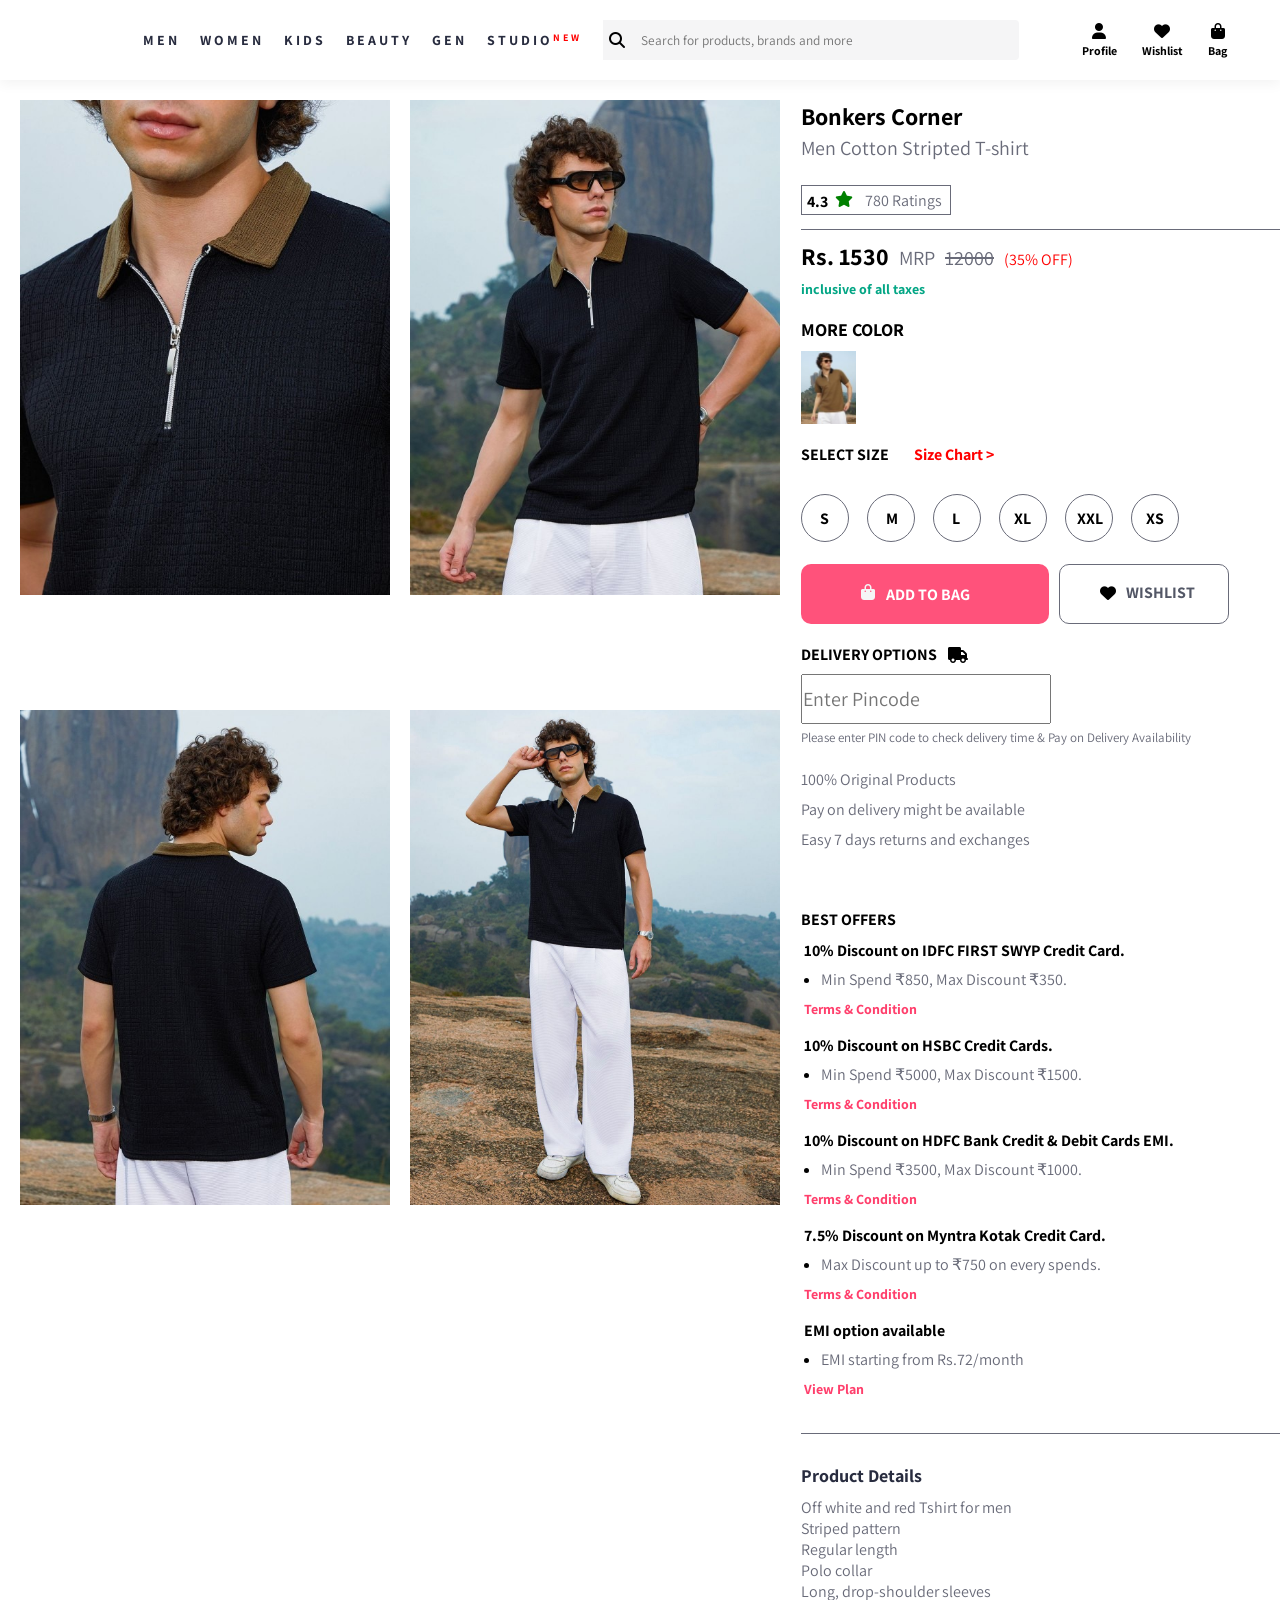
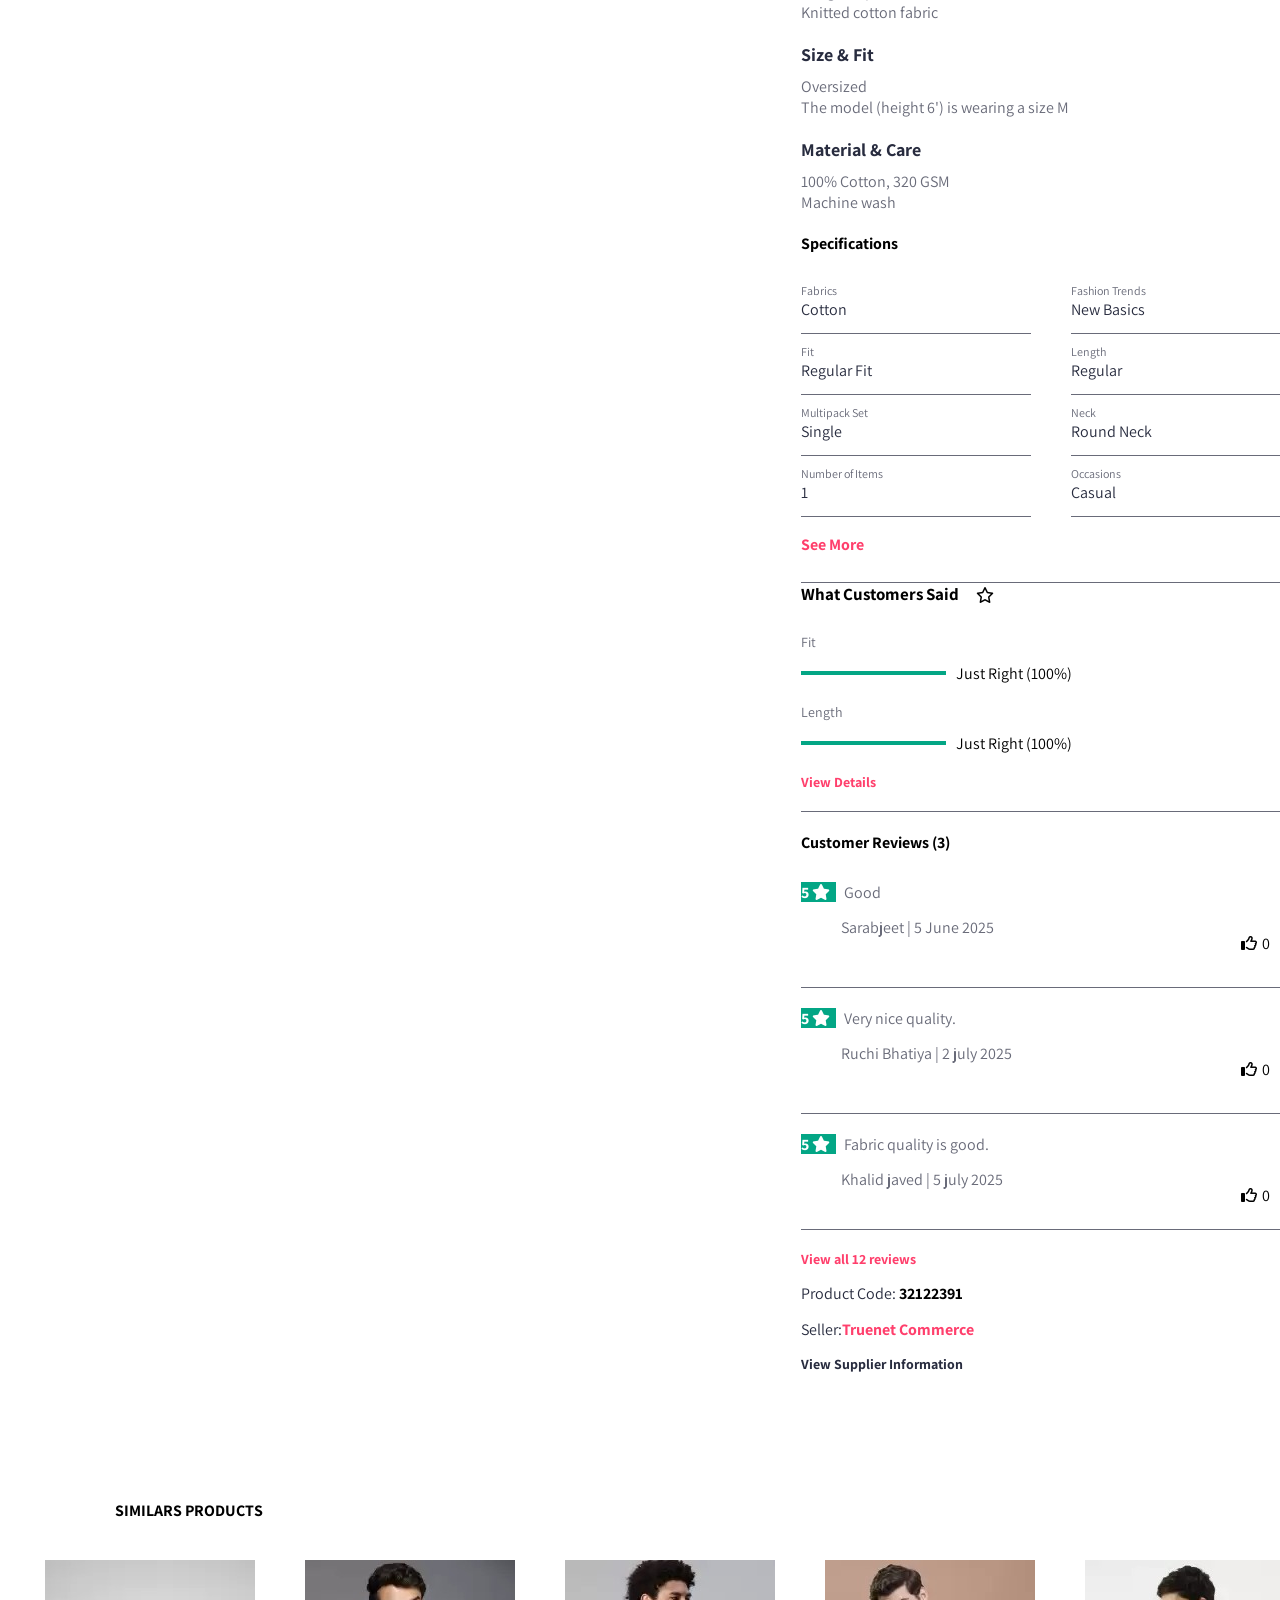
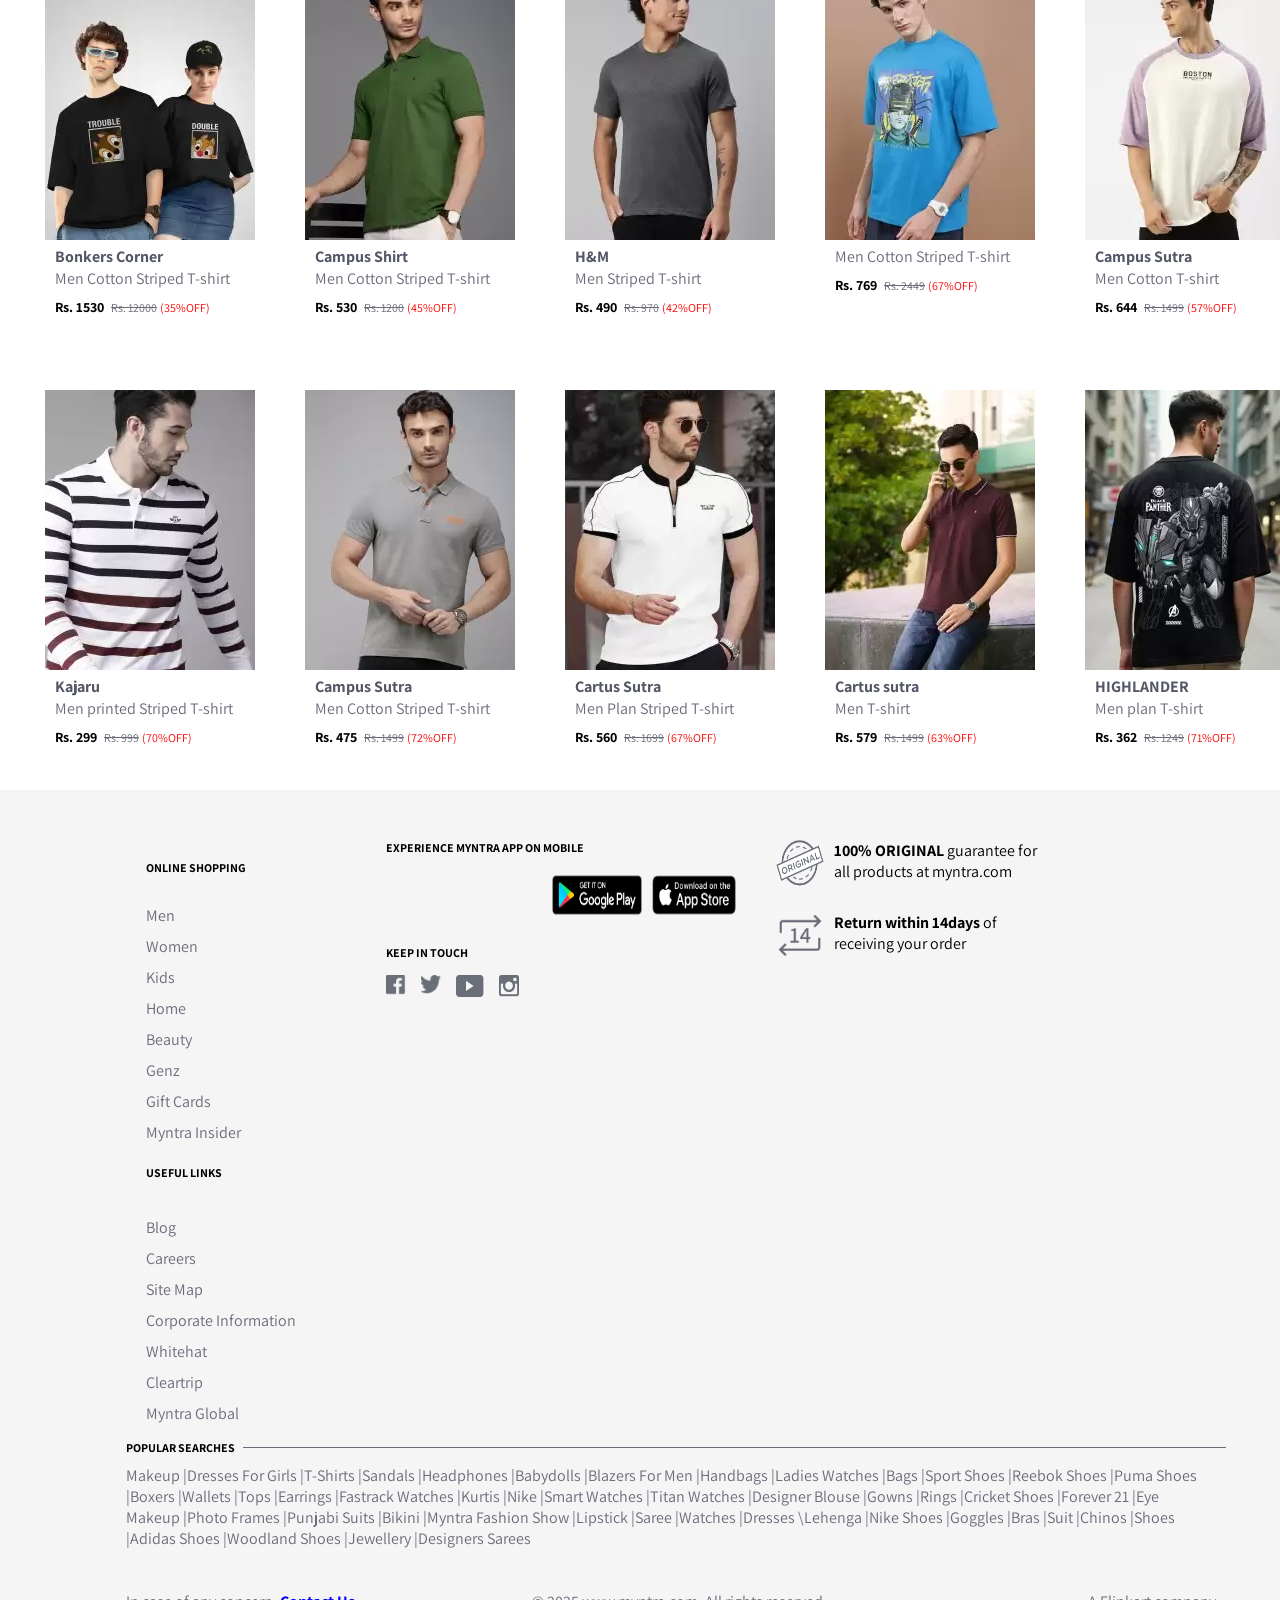
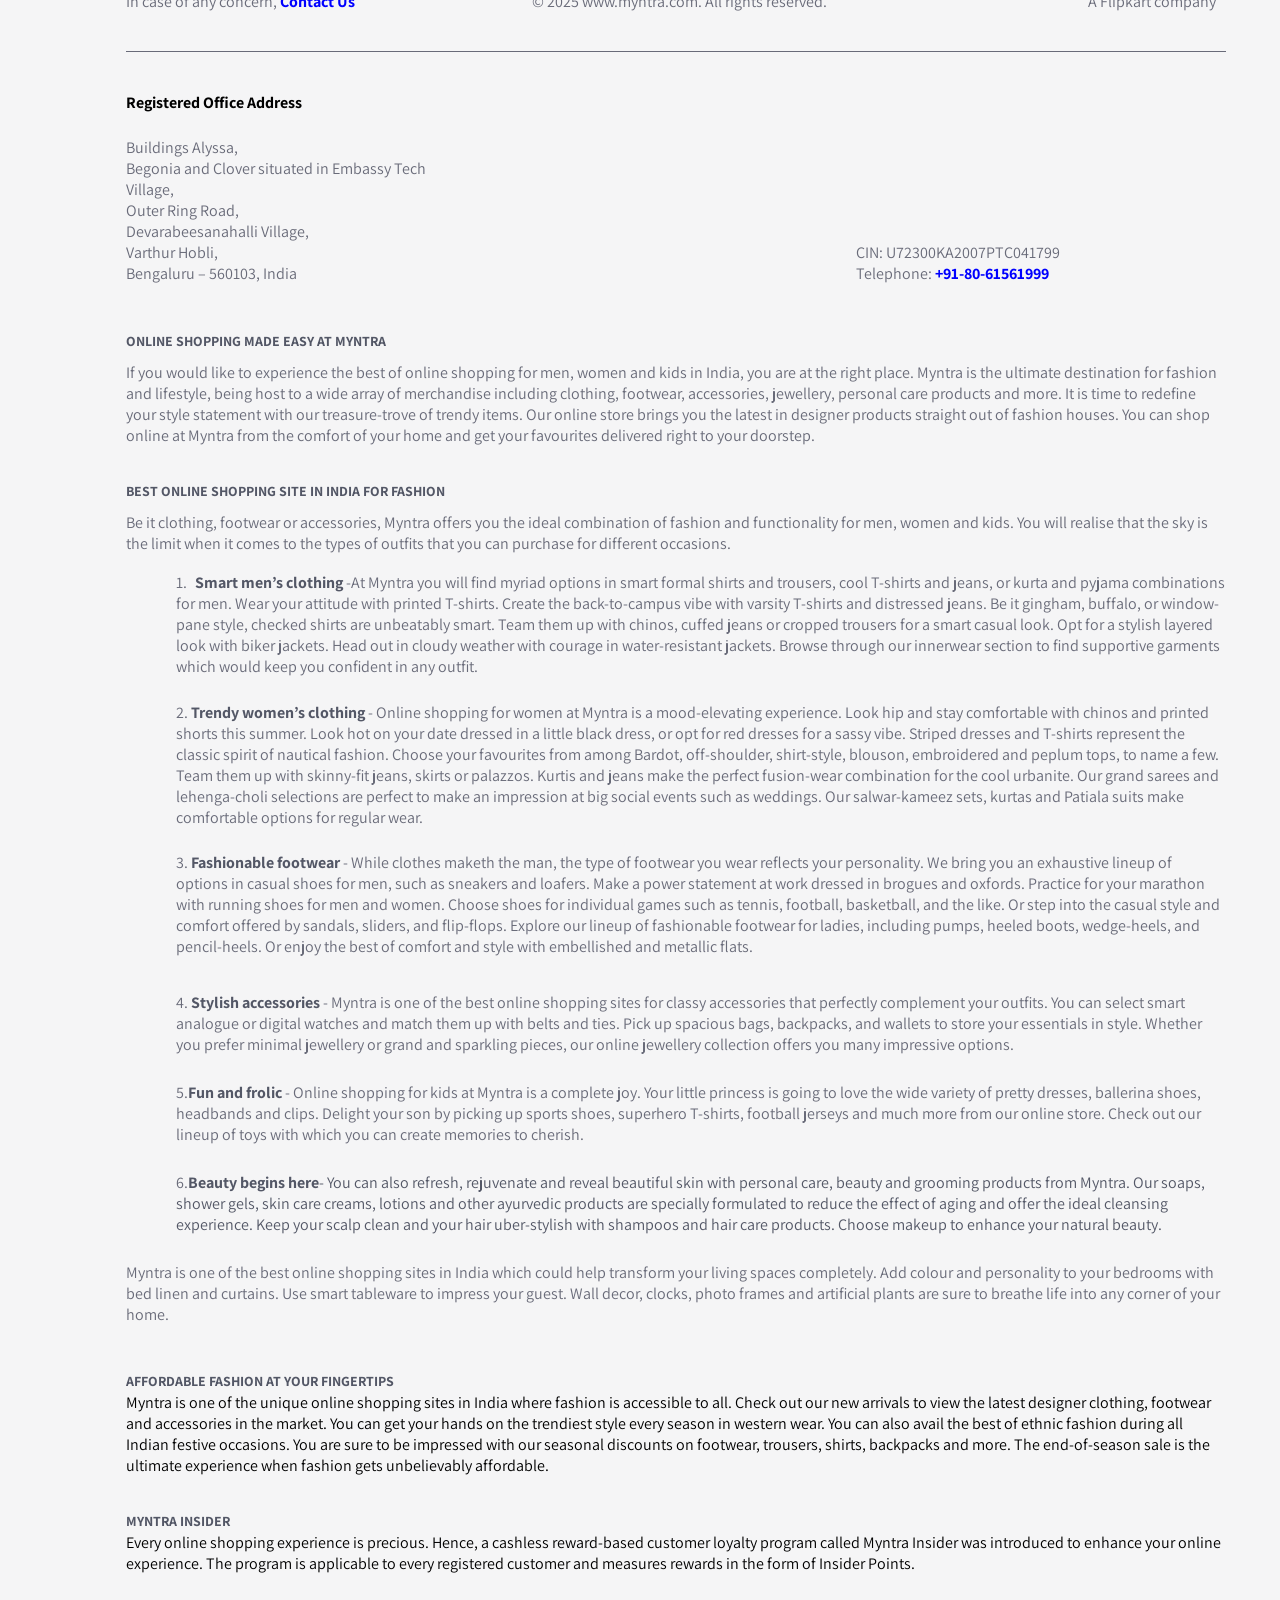
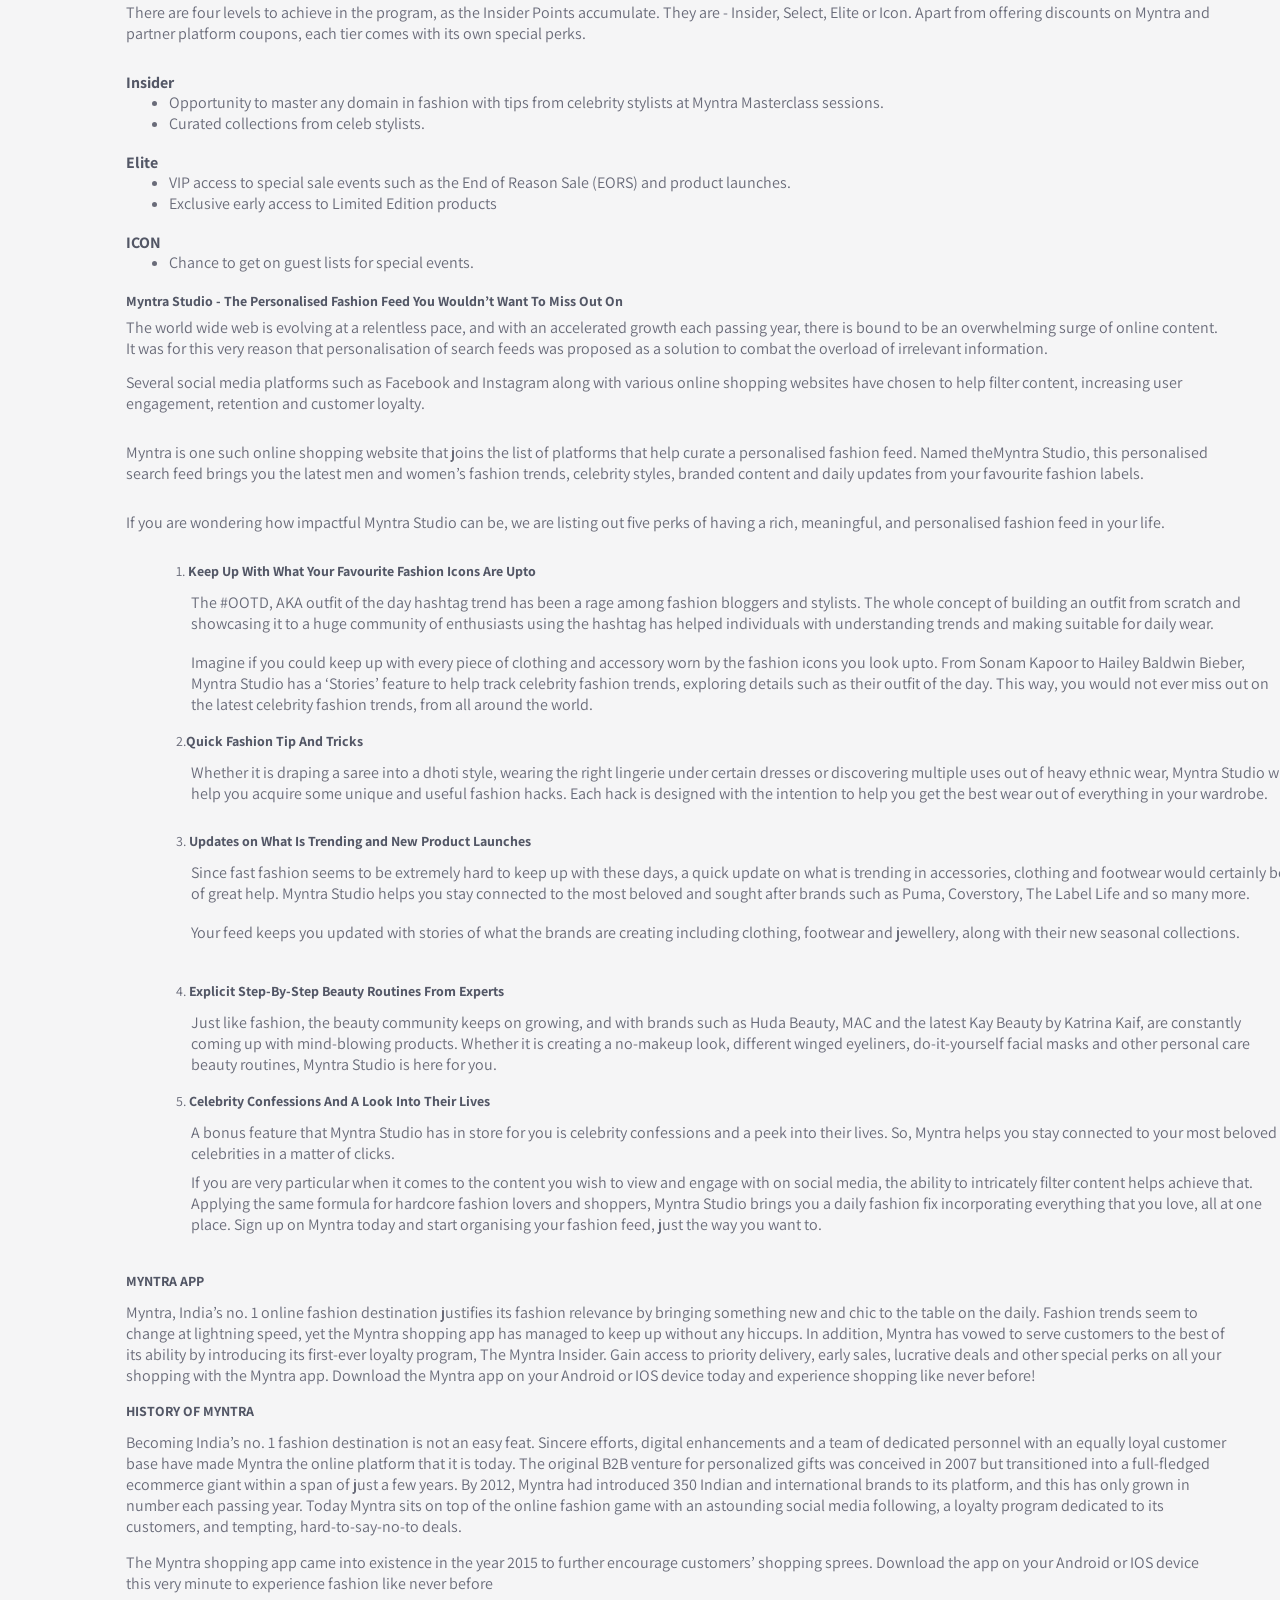
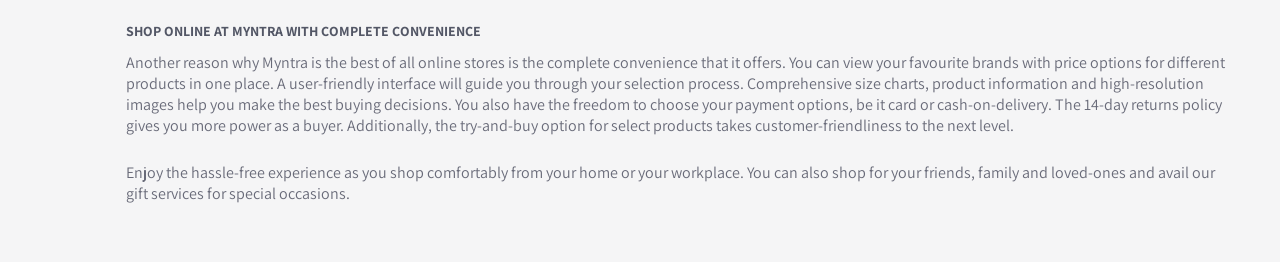
==== commit 288e69da: "first commit" ====
--- a/t-shirt link.html
+++ b/t-shirt link.html
@@ -315,7 +315,7 @@
             </div>
         </div>
     </div>
-     <div class="s-p" style="width: 1050px; height: 40px; margin-left: 27px;"><strong>SIMILARS PRODUCTS</strong></div>
+     <div class="s-p" style="width: 1050px; height: 40px; margin-left: 27px; margin: auto;"><strong>SIMILARS PRODUCTS</strong></div>
      <div class="f-images">
         <div class="f-img">
              <a class="box" href="t-shirt link.html" target="_blank">  
--- a/css/style.css
+++ b/css/style.css
@@ -185,6 +185,7 @@
     width: 1351px;
     min-height: 700px;
     background-color: #f5f5f6;
+    margin: auto;
 }
 
 .footer-top {
@@ -1488,6 +1489,7 @@
     margin-top: 60px;
     padding-top: 10px;
     padding-left: 20px;
+    margin: auto;
 }
 
 .photo-review {
@@ -1495,6 +1497,7 @@
     min-height: 1500px;
     margin-top: 10px;
     display: flex;
+    margin: auto;
 }
 
 .left-photo {
@@ -1892,6 +1895,7 @@
     height: 850px;
     /* border: 1px red solid; */
     margin-top: 10px;
+    margin: auto;
 }
 
 .f-img {
